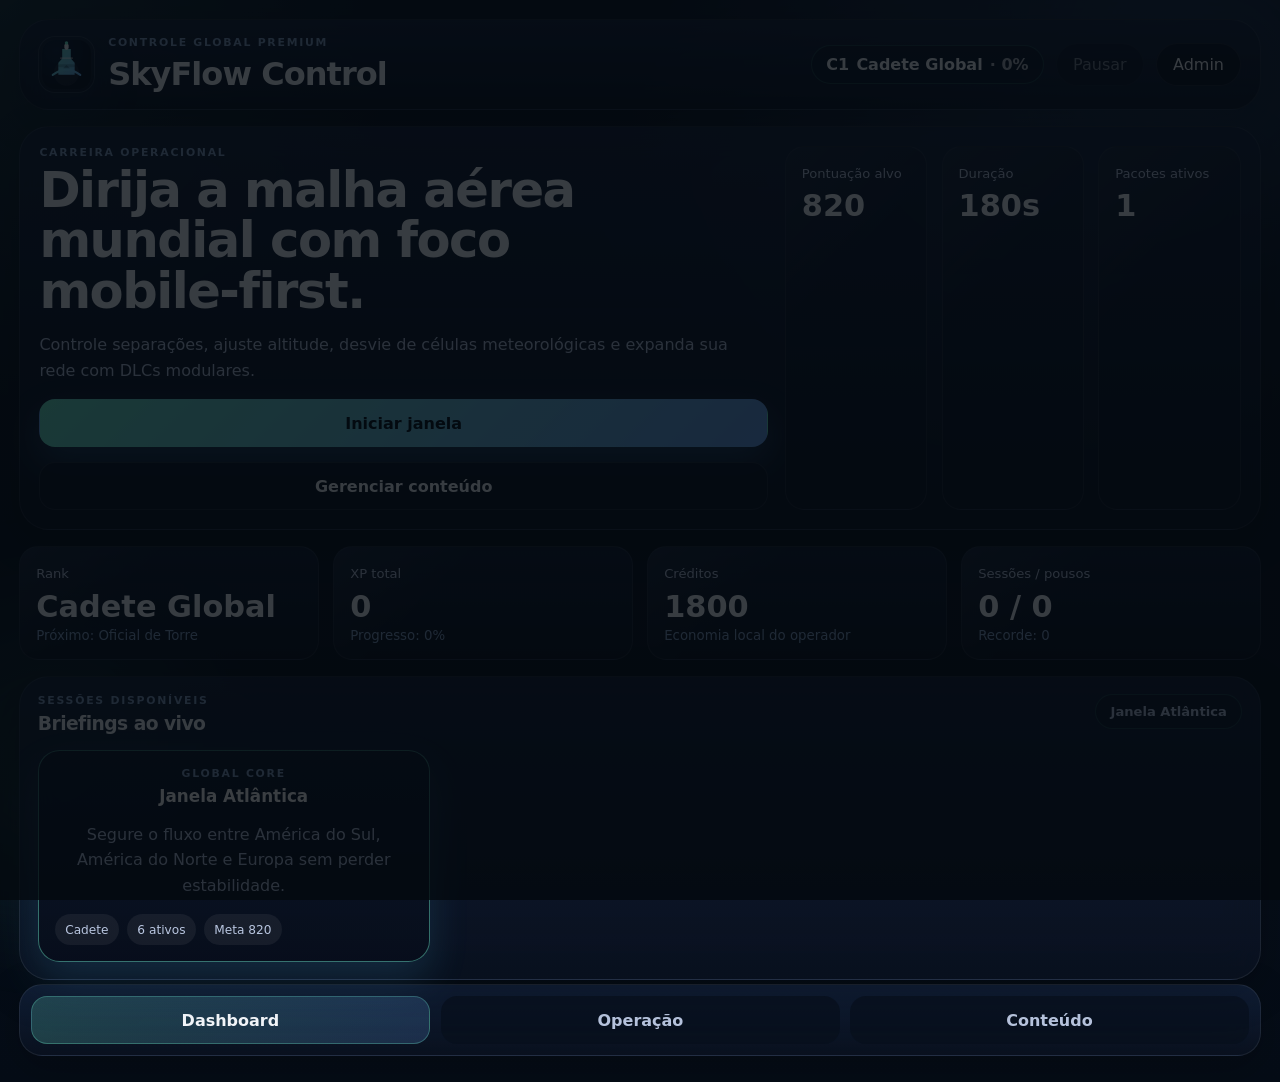
==== index.html @ a96f20b4 "Add files via upload" ====
<!DOCTYPE html>
<html lang="pt-BR">
  <head>
    <meta charset="UTF-8" />
    <meta name="viewport" content="width=device-width, initial-scale=1, viewport-fit=cover" />
    <meta name="theme-color" content="#08111f" />
    <meta name="description" content="SkyFlow Control — simulador mobile-first de controle de tráfego aéreo com carreira, DLCs e painel Admin local." />
    <title>SkyFlow Control</title>
    <link rel="icon" type="image/svg+xml" href="./assets/branding/favicon.svg" />
    <link rel="manifest" href="./manifest.webmanifest" />
    <link rel="stylesheet" href="./css/tokens.css" />
    <link rel="stylesheet" href="./css/styles.css" />
  </head>
  <body>
    <div class="app-shell">
      <div class="ambient ambient-a"></div>
      <div class="ambient ambient-b"></div>

      <header class="topbar glass-panel">
        <div class="brand-block">
          <img class="brand-logo" src="./assets/branding/logo.svg" alt="SkyFlow Control" />
          <div>
            <p class="eyebrow">Controle global premium</p>
            <h1>SkyFlow Control</h1>
          </div>
        </div>

        <div class="topbar-actions">
          <div class="rank-pill" id="rankPill"></div>
          <button class="chrome-button" id="pauseButton" type="button" disabled>Pausar</button>
          <a class="chrome-button chrome-link" href="./admin.html">Admin</a>
        </div>
      </header>

      <main class="main-grid">
        <section class="screen active" id="dashboardScreen" aria-labelledby="dashboardTitle">
          <div class="hero-card glass-panel">
            <div class="hero-copy">
              <p class="eyebrow">Carreira operacional</p>
              <h2 id="dashboardTitle">Dirija a malha aérea mundial com foco mobile-first.</h2>
              <p class="hero-text">
                Controle separações, ajuste altitude, desvie de células meteorológicas e expanda sua rede com DLCs modulares.
              </p>
              <div class="hero-actions">
                <button class="primary-button" id="startScenarioButton" type="button">Iniciar janela</button>
                <button class="secondary-button" id="openContentButton" type="button">Gerenciar conteúdo</button>
              </div>
            </div>

            <div class="hero-side">
              <div class="hero-stat-card">
                <span class="stat-label">Pontuação alvo</span>
                <strong id="heroTargetScore">—</strong>
              </div>
              <div class="hero-stat-card">
                <span class="stat-label">Duração</span>
                <strong id="heroDuration">—</strong>
              </div>
              <div class="hero-stat-card">
                <span class="stat-label">Pacotes ativos</span>
                <strong id="heroActivePackages">—</strong>
              </div>
            </div>
          </div>

          <section class="stats-grid" id="statsGrid" aria-label="Resumo de carreira"></section>

          <section class="section-block glass-panel">
            <div class="section-head">
              <div>
                <p class="eyebrow">Sessões disponíveis</p>
                <h3>Briefings ao vivo</h3>
              </div>
              <span class="tiny-pill" id="selectedScenarioTag">Pronto</span>
            </div>
            <div class="mission-grid" id="scenarioGrid"></div>
          </section>
        </section>

        <section class="screen" id="gameScreen" aria-labelledby="gameTitle">
          <div class="game-hud glass-panel">
            <div>
              <p class="eyebrow">Operação em andamento</p>
              <h2 id="gameTitle">Janela ativa</h2>
            </div>
            <div class="hud-metrics">
              <div class="metric-card"><span>Tempo</span><strong id="hudTime">00:00</strong></div>
              <div class="metric-card"><span>Score</span><strong id="hudScore">0</strong></div>
              <div class="metric-card"><span>Calma</span><strong id="hudCalm">100</strong></div>
              <div class="metric-card"><span>Landings</span><strong id="hudLandings">0</strong></div>
            </div>
          </div>

          <div class="world-stage glass-panel" id="worldStage">
            <canvas id="worldCanvas"></canvas>
            <canvas id="fxCanvas"></canvas>
            <div id="markerLayer" class="marker-layer"></div>
            <div class="world-legend glass-strip">
              <span><i class="legend-dot dot-green"></i> Fluxo estável</span>
              <span><i class="legend-dot dot-gold"></i> Atenção</span>
              <span><i class="legend-dot dot-red"></i> Conflito</span>
            </div>
          </div>

          <div class="ops-grid">
            <aside class="glass-panel flight-strip-panel">
              <div class="section-head compact">
                <div>
                  <p class="eyebrow">Malha ativa</p>
                  <h3>Flight strips</h3>
                </div>
                <span class="tiny-pill" id="liveFlightsCount">0 voos</span>
              </div>
              <div id="flightStripList" class="flight-strip-list"></div>
            </aside>

            <section class="glass-panel command-dock">
              <div class="section-head compact">
                <div>
                  <p class="eyebrow">Controle direto</p>
                  <h3 id="selectedFlightTitle">Selecione um voo</h3>
                </div>
                <span class="tiny-pill" id="selectedFlightTag">Aguardando</span>
              </div>

              <div class="selected-flight-card" id="selectedFlightCard">
                <p>Toque em uma aeronave ou faixa para abrir comandos operacionais.</p>
              </div>

              <div class="command-grid" id="commandGrid">
                <button class="command-button" data-command="altitudeUp" type="button">ALT +</button>
                <button class="command-button" data-command="altitudeDown" type="button">ALT −</button>
                <button class="command-button" data-command="speedUp" type="button">SPD +</button>
                <button class="command-button" data-command="speedDown" type="button">SPD −</button>
                <button class="command-button" data-command="vectorLeft" type="button">Vetor ◀</button>
                <button class="command-button" data-command="vectorRight" type="button">Vetor ▶</button>
                <button class="command-button" data-command="hold" type="button">Holding</button>
                <button class="command-button" data-command="priority" type="button">Prioridade</button>
              </div>
            </section>
          </div>
        </section>

        <section class="screen" id="contentScreen" aria-labelledby="contentTitle">
          <section class="section-block glass-panel">
            <div class="section-head">
              <div>
                <p class="eyebrow">Expansões e módulos</p>
                <h2 id="contentTitle">Catálogo de conteúdo</h2>
              </div>
              <span class="tiny-pill" id="contentStatusTag">Sincronizado</span>
            </div>
            <div id="packageGrid" class="package-grid"></div>
          </section>

          <section class="section-block glass-panel">
            <div class="section-head">
              <div>
                <p class="eyebrow">Configuração local</p>
                <h3>Preferências do operador</h3>
              </div>
            </div>
            <div class="preferences-grid">
              <label class="toggle-card">
                <input id="sfxToggle" type="checkbox" checked />
                <span>Áudio tático</span>
              </label>
              <label class="toggle-card">
                <input id="motionToggle" type="checkbox" />
                <span>Reduzir movimento</span>
              </label>
              <button class="secondary-button" id="resetProfileButton" type="button">Resetar carreira local</button>
            </div>
          </section>
        </section>
      </main>

      <nav class="bottom-nav glass-panel">
        <button class="nav-chip active" type="button" data-screen="dashboard">Dashboard</button>
        <button class="nav-chip" type="button" data-screen="game">Operação</button>
        <button class="nav-chip" type="button" data-screen="content">Conteúdo</button>
      </nav>

      <div id="toastLayer" class="toast-layer" aria-live="polite" aria-atomic="true"></div>
      <div id="modalLayer" class="modal-layer" hidden></div>
    </div>

    <script type="module" src="./js/app.js"></script>
  </body>
</html>
---- css/tokens.css ----
:root {
  --bg-0: #050c16;
  --bg-1: #091221;
  --bg-2: #0f1a2f;
  --surface-0: rgba(12, 24, 44, 0.72);
  --surface-1: rgba(17, 31, 56, 0.8);
  --surface-2: rgba(21, 40, 71, 0.92);
  --line-soft: rgba(255, 255, 255, 0.08);
  --line-strong: rgba(255, 255, 255, 0.16);
  --text-primary: #f4f7fb;
  --text-secondary: #b8c5df;
  --text-muted: #84a0c6;
  --accent: #72f6d5;
  --accent-2: #6da9ff;
  --gold: #ffcf70;
  --danger: #ff6f77;
  --warning: #ffb15e;
  --success: #84ffcb;
  --shadow-soft: 0 12px 40px rgba(0, 0, 0, 0.22);
  --shadow-hard: 0 22px 70px rgba(0, 0, 0, 0.36);
  --blur-strong: 18px;
  --radius-sm: 14px;
  --radius-md: 22px;
  --radius-lg: 30px;
  --radius-xl: 40px;
  --space-1: 0.4rem;
  --space-2: 0.7rem;
  --space-3: 0.95rem;
  --space-4: 1.2rem;
  --space-5: 1.6rem;
  --space-6: 2rem;
  --space-7: 2.4rem;
  --space-8: 3rem;
  --font-sans: Inter, ui-sans-serif, system-ui, -apple-system, BlinkMacSystemFont, "Segoe UI", sans-serif;
  --container-max: 1480px;
}
---- css/styles.css ----
*,
*::before,
*::after {
  box-sizing: border-box;
}

html {
  color-scheme: dark;
  scroll-behavior: smooth;
}

body {
  margin: 0;
  min-height: 100vh;
  font-family: var(--font-sans);
  background:
    radial-gradient(circle at top left, rgba(114, 246, 213, 0.12), transparent 24%),
    radial-gradient(circle at 80% 10%, rgba(109, 169, 255, 0.16), transparent 28%),
    linear-gradient(180deg, var(--bg-1) 0%, var(--bg-0) 100%);
  color: var(--text-primary);
}

button,
input,
select,
textarea {
  font: inherit;
}

button {
  cursor: pointer;
}

img {
  display: block;
  max-width: 100%;
}

a {
  color: inherit;
  text-decoration: none;
}

.app-shell {
  position: relative;
  min-height: 100vh;
  max-width: var(--container-max);
  margin: 0 auto;
  padding: calc(env(safe-area-inset-top, 0px) + 1rem) 1rem calc(env(safe-area-inset-bottom, 0px) + 6rem);
  overflow: hidden;
}

.ambient {
  position: fixed;
  inset: auto;
  width: 18rem;
  height: 18rem;
  border-radius: 999px;
  filter: blur(60px);
  opacity: 0.5;
  pointer-events: none;
  z-index: 0;
}

.ambient-a {
  top: -5rem;
  right: -5rem;
  background: rgba(109, 169, 255, 0.22);
}

.ambient-b {
  bottom: 0;
  left: -6rem;
  background: rgba(114, 246, 213, 0.18);
}

.topbar,
.main-grid,
.bottom-nav,
.toast-layer,
.modal-layer {
  position: relative;
  z-index: 1;
}

.glass-panel,
.glass-strip {
  background: linear-gradient(180deg, rgba(19, 33, 59, 0.82), rgba(10, 18, 33, 0.78));
  border: 1px solid var(--line-soft);
  box-shadow: var(--shadow-soft);
  backdrop-filter: blur(var(--blur-strong));
  -webkit-backdrop-filter: blur(var(--blur-strong));
}

.glass-strip {
  border-radius: 999px;
  padding: 0.55rem 0.85rem;
}

.topbar {
  display: flex;
  gap: 1rem;
  align-items: center;
  justify-content: space-between;
  padding: 1rem 1.1rem;
  border-radius: var(--radius-lg);
  margin-bottom: 1rem;
}

.brand-block {
  display: flex;
  gap: 0.9rem;
  align-items: center;
  min-width: 0;
}

.brand-logo {
  width: 3.4rem;
  height: 3.4rem;
  flex: 0 0 auto;
  border-radius: 1rem;
  box-shadow: 0 0 0 1px rgba(255,255,255,0.1), 0 20px 40px rgba(18, 38, 72, 0.4);
}

.brand-block h1,
.section-head h2,
.section-head h3,
.hero-copy h2 {
  margin: 0;
  letter-spacing: -0.03em;
}

.hero-copy h2 {
  font-size: clamp(1.7rem, 4.4vw, 3.1rem);
  line-height: 1.02;
  max-width: 18ch;
}

.eyebrow {
  margin: 0 0 0.35rem;
  color: var(--text-muted);
  text-transform: uppercase;
  letter-spacing: 0.16em;
  font-size: 0.68rem;
  font-weight: 700;
}

.supporting-text,
.hero-text {
  color: var(--text-secondary);
  line-height: 1.6;
}

.topbar-actions {
  display: flex;
  gap: 0.75rem;
  align-items: center;
  flex-wrap: wrap;
  justify-content: flex-end;
}

.rank-pill,
.tiny-pill {
  display: inline-flex;
  align-items: center;
  gap: 0.45rem;
  min-height: 2.4rem;
  padding: 0.55rem 0.9rem;
  border-radius: 999px;
  border: 1px solid rgba(114, 246, 213, 0.16);
  background: rgba(10, 21, 37, 0.6);
  color: var(--text-primary);
  font-weight: 700;
}

.tiny-pill {
  min-height: 2rem;
  font-size: 0.82rem;
  color: var(--text-secondary);
}

.chrome-button,
.primary-button,
.secondary-button,
.command-button,
.nav-chip {
  position: relative;
  border: 1px solid transparent;
  transition: transform 160ms ease, box-shadow 160ms ease, border-color 160ms ease, background 160ms ease;
  will-change: transform;
}

.chrome-button:hover,
.primary-button:hover,
.secondary-button:hover,
.command-button:hover,
.nav-chip:hover {
  transform: translateY(-1px);
}

.chrome-button:active,
.primary-button:active,
.secondary-button:active,
.command-button:active,
.nav-chip:active {
  transform: translateY(1px) scale(0.995);
}

.chrome-button {
  min-height: 2.6rem;
  padding: 0.7rem 1rem;
  border-radius: 999px;
  background: rgba(8, 15, 28, 0.72);
  border-color: var(--line-soft);
  color: var(--text-primary);
}

.chrome-button[disabled] {
  opacity: 0.45;
  cursor: not-allowed;
}

.primary-button,
.secondary-button {
  min-height: 3rem;
  padding: 0.85rem 1.2rem;
  border-radius: 1rem;
  font-weight: 700;
}

.primary-button {
  background: linear-gradient(135deg, rgba(114, 246, 213, 0.94), rgba(109, 169, 255, 0.92));
  color: #04101b;
  box-shadow: 0 14px 34px rgba(83, 179, 255, 0.24);
}

.secondary-button {
  background: rgba(9, 18, 34, 0.76);
  border-color: var(--line-soft);
  color: var(--text-primary);
}

.main-grid {
  display: grid;
  gap: 1rem;
}

.screen {
  display: none;
  gap: 1rem;
}

.screen.active {
  display: grid;
}

.hero-card {
  display: grid;
  gap: 1rem;
  padding: 1.2rem;
  border-radius: var(--radius-lg);
}

.hero-side,
.stats-grid,
.mission-grid,
.package-grid,
.preferences-grid,
.ops-grid,
.hud-metrics,
.hero-actions,
.admin-stats,
.config-grid {
  display: grid;
  gap: 0.9rem;
}

.hero-side {
  grid-template-columns: repeat(3, minmax(0, 1fr));
}

.hero-stat-card,
.metric-card,
.stat-surface,
.toggle-card {
  position: relative;
  padding: 1rem;
  border-radius: 1.2rem;
  background: linear-gradient(180deg, rgba(15, 28, 50, 0.86), rgba(9, 17, 31, 0.82));
  border: 1px solid var(--line-soft);
  overflow: hidden;
}

.hero-stat-card::before,
.metric-card::before,
.stat-surface::before,
.toggle-card::before,
.package-card::before,
.flight-strip::before,
.selected-flight-card::before {
  content: "";
  position: absolute;
  inset: 0;
  background: linear-gradient(135deg, rgba(255,255,255,0.08), transparent 36%);
  opacity: 0.55;
  pointer-events: none;
}

.hero-stat-card strong,
.metric-card strong,
.stat-surface strong {
  display: block;
  margin-top: 0.4rem;
  font-size: clamp(1.25rem, 4vw, 1.9rem);
}

.stat-label {
  color: var(--text-secondary);
  font-size: 0.82rem;
}

.stats-grid {
  grid-template-columns: repeat(2, minmax(0, 1fr));
}

.stat-surface small {
  display: block;
  margin-top: 0.25rem;
  color: var(--text-muted);
}

.section-block {
  padding: 1.1rem;
  border-radius: var(--radius-lg);
}

.section-head {
  display: flex;
  gap: 0.75rem;
  align-items: start;
  justify-content: space-between;
  margin-bottom: 1rem;
}

.section-head.compact {
  margin-bottom: 0.8rem;
}

.mission-grid {
  grid-template-columns: minmax(0, 1fr);
}

.mission-card,
.package-card,
.flight-strip {
  position: relative;
  padding: 1rem;
  border-radius: 1.35rem;
  background: linear-gradient(180deg, rgba(12, 22, 42, 0.85), rgba(7, 14, 28, 0.88));
  border: 1px solid var(--line-soft);
  overflow: hidden;
}

.mission-card.is-selected,
.package-card.is-active,
.flight-strip.is-selected {
  border-color: rgba(114, 246, 213, 0.42);
  box-shadow: 0 18px 40px rgba(84, 198, 255, 0.14);
}

.mission-card h4,
.package-card h4,
.flight-strip h4,
.selected-flight-card h4 {
  margin: 0 0 0.4rem;
  font-size: 1.05rem;
}

.meta-row,
.flight-strip-meta,
.package-meta {
  display: flex;
  gap: 0.5rem;
  flex-wrap: wrap;
  margin-top: 0.75rem;
}

.meta-row span,
.flight-strip-meta span,
.package-meta span {
  display: inline-flex;
  align-items: center;
  min-height: 1.9rem;
  padding: 0.3rem 0.65rem;
  border-radius: 999px;
  background: rgba(255,255,255,0.06);
  color: var(--text-secondary);
  font-size: 0.76rem;
}

.game-hud {
  display: grid;
  gap: 0.9rem;
  padding: 1rem 1.1rem;
  border-radius: var(--radius-lg);
}

.hud-metrics {
  grid-template-columns: repeat(2, minmax(0, 1fr));
}

.world-stage {
  position: relative;
  min-height: min(72vh, 35rem);
  border-radius: var(--radius-xl);
  overflow: hidden;
}

.world-stage canvas,
.marker-layer {
  position: absolute;
  inset: 0;
}

.marker-layer {
  pointer-events: none;
}

.marker-layer > * {
  pointer-events: auto;
}

.world-legend {
  position: absolute;
  top: 1rem;
  left: 1rem;
  display: flex;
  gap: 0.7rem;
  flex-wrap: wrap;
  color: var(--text-secondary);
  font-size: 0.76rem;
}

.legend-dot {
  display: inline-flex;
  width: 0.6rem;
  height: 0.6rem;
  border-radius: 999px;
  margin-right: 0.35rem;
}

.dot-green { background: var(--success); }
.dot-gold { background: var(--gold); }
.dot-red { background: var(--danger); }

.ops-grid {
  grid-template-columns: minmax(0, 1fr);
}

.flight-strip-panel,
.command-dock {
  padding: 1rem;
  border-radius: var(--radius-lg);
}

.flight-strip-list {
  display: grid;
  gap: 0.75rem;
}

.flight-strip {
  cursor: pointer;
  transition: border-color 160ms ease, transform 160ms ease;
}

.flight-strip:hover {
  transform: translateY(-1px);
}

.selected-flight-card {
  position: relative;
  min-height: 9rem;
  padding: 1rem;
  border-radius: 1.35rem;
  border: 1px solid var(--line-soft);
  background: linear-gradient(180deg, rgba(13, 23, 43, 0.94), rgba(7, 14, 28, 0.82));
  color: var(--text-secondary);
}

.selected-grid {
  display: grid;
  gap: 0.75rem;
  grid-template-columns: repeat(2, minmax(0, 1fr));
}

.selected-grid strong {
  display: block;
  font-size: 1rem;
}

.command-grid {
  display: grid;
  gap: 0.75rem;
  grid-template-columns: repeat(2, minmax(0, 1fr));
  margin-top: 1rem;
}

.command-button {
  min-height: 3.2rem;
  border-radius: 1rem;
  background: linear-gradient(180deg, rgba(16, 32, 58, 0.94), rgba(10, 18, 32, 0.95));
  border: 1px solid rgba(255,255,255,0.08);
  color: var(--text-primary);
  font-weight: 700;
  letter-spacing: 0.01em;
}

.command-button.is-accent {
  border-color: rgba(114, 246, 213, 0.26);
}

.bottom-nav {
  position: fixed;
  left: max(1rem, env(safe-area-inset-left, 0px) + 1rem);
  right: max(1rem, env(safe-area-inset-right, 0px) + 1rem);
  bottom: max(1rem, env(safe-area-inset-bottom, 0px) + 1rem);
  display: grid;
  grid-template-columns: repeat(3, minmax(0, 1fr));
  gap: 0.65rem;
  padding: 0.7rem;
  border-radius: 1.45rem;
  z-index: 4;
}

.nav-chip {
  min-height: 3rem;
  border-radius: 1rem;
  background: rgba(8, 15, 28, 0.6);
  border: 1px solid transparent;
  color: var(--text-secondary);
  font-weight: 700;
}

.nav-chip.active {
  background: linear-gradient(135deg, rgba(114, 246, 213, 0.2), rgba(109, 169, 255, 0.18));
  border-color: rgba(114, 246, 213, 0.28);
  color: var(--text-primary);
}

.airport-marker,
.flight-marker {
  position: absolute;
  border: 0;
  background: transparent;
  padding: 0;
  transform: translate(-50%, -50%);
}

.airport-marker {
  display: grid;
  place-items: center;
  gap: 0.25rem;
}

.airport-label,
.flight-tag {
  padding: 0.2rem 0.55rem;
  border-radius: 999px;
  font-size: 0.65rem;
  letter-spacing: 0.08em;
  text-transform: uppercase;
  color: var(--text-primary);
  background: rgba(5, 10, 19, 0.72);
  border: 1px solid rgba(255,255,255,0.08);
  white-space: nowrap;
}

.airport-miniature {
  position: relative;
  width: 1.55rem;
  height: 1.55rem;
  transform-style: preserve-3d;
}

.airport-platform,
.airport-terminal,
.airport-tower,
.airport-beacon {
  position: absolute;
  left: 50%;
  transform: translateX(-50%);
}

.airport-platform {
  bottom: 0.1rem;
  width: 1.6rem;
  height: 0.48rem;
  border-radius: 999px;
  background: radial-gradient(circle at center, rgba(114, 246, 213, 0.36), rgba(109, 169, 255, 0.1));
  box-shadow: 0 0 18px rgba(114, 246, 213, calc(0.20 * var(--airport-glow, 1)));
}

.airport-terminal {
  bottom: 0.35rem;
  width: 1rem;
  height: 0.55rem;
  border-radius: 0.45rem;
  background: linear-gradient(180deg, rgba(161, 220, 255, 0.9), rgba(57, 82, 136, 0.72));
  box-shadow: 0 8px 18px rgba(0,0,0,0.18);
}

.airport-tower {
  bottom: 0.75rem;
  width: 0.36rem;
  height: 0.65rem;
  border-radius: 999px 999px 0.18rem 0.18rem;
  background: linear-gradient(180deg, rgba(233,244,255,0.95), rgba(103, 139, 194, 0.9));
}

.airport-beacon {
  bottom: 1.33rem;
  width: 0.28rem;
  height: 0.28rem;
  border-radius: 999px;
  background: var(--accent);
  box-shadow: 0 0 14px rgba(114, 246, 213, 0.7);
}

.flight-marker {
  display: grid;
  place-items: center;
  gap: 0.35rem;
  transform-origin: center center;
}

.flight-body-shell {
  position: relative;
  width: 2rem;
  height: 0.9rem;
}

.flight-body-core,
.flight-tail,
.flight-glow {
  position: absolute;
  inset: 0;
}

.flight-body-core {
  border-radius: 999px;
  background: linear-gradient(90deg, rgba(244,247,251,0.92), rgba(114,246,213,0.78));
  box-shadow: 0 0 0 1px rgba(255,255,255,0.12), 0 8px 20px rgba(0,0,0,0.3);
}

.flight-body-core::before,
.flight-body-core::after {
  content: "";
  position: absolute;
  background: linear-gradient(180deg, rgba(221,235,255,0.9), rgba(88, 117, 165, 0.82));
  border-radius: 0.35rem;
}

.flight-body-core::before {
  width: 1.08rem;
  height: 0.18rem;
  left: 0.47rem;
  top: 0.1rem;
}

.flight-body-core::after {
  width: 1.08rem;
  height: 0.18rem;
  left: 0.47rem;
  bottom: 0.1rem;
}

.flight-tail {
  width: 0.34rem;
  height: 0.82rem;
  left: auto;
  right: 0.08rem;
  top: 0.04rem;
  border-radius: 0.3rem;
  background: linear-gradient(180deg, rgba(221,235,255,0.9), rgba(88, 117, 165, 0.82));
}

.flight-glow {
  border-radius: 999px;
  box-shadow: 0 0 18px rgba(109, 169, 255, 0.4);
}

.flight-marker.is-selected .flight-glow {
  box-shadow: 0 0 24px rgba(114, 246, 213, 0.62);
}

.flight-marker.is-conflict .flight-glow {
  box-shadow: 0 0 26px rgba(255, 111, 119, 0.78);
}

.flight-marker.is-warning .flight-glow {
  box-shadow: 0 0 20px rgba(255, 177, 94, 0.62);
}

.package-grid {
  grid-template-columns: minmax(0, 1fr);
}

.package-card {
  display: grid;
  gap: 0.8rem;
}

.package-cover {
  min-height: 7.2rem;
  border-radius: 1.2rem;
  border: 1px solid var(--line-soft);
  background-size: cover;
  background-position: center;
  background-repeat: no-repeat;
  position: relative;
  overflow: hidden;
}

.package-cover::after {
  content: "";
  position: absolute;
  inset: 0;
  background: linear-gradient(180deg, rgba(255,255,255,0.08), rgba(5,10,19,0.18) 35%, rgba(5,10,19,0.62) 100%);
}

.preferences-grid {
  grid-template-columns: minmax(0, 1fr);
}

.toggle-card {
  display: flex;
  align-items: center;
  justify-content: space-between;
}

.toggle-card input {
  accent-color: var(--accent);
}

.toast-layer {
  position: fixed;
  right: 1rem;
  bottom: 6rem;
  display: grid;
  gap: 0.55rem;
  width: min(24rem, calc(100vw - 2rem));
  z-index: 6;
}

.toast {
  padding: 0.9rem 1rem;
  border-radius: 1rem;
  border: 1px solid var(--line-soft);
  background: linear-gradient(180deg, rgba(16, 28, 49, 0.94), rgba(7, 14, 28, 0.92));
  box-shadow: var(--shadow-hard);
  color: var(--text-primary);
}

.toast.warning {
  border-color: rgba(255, 177, 94, 0.32);
}

.toast.danger {
  border-color: rgba(255, 111, 119, 0.34);
}

.modal-layer {
  position: fixed;
  inset: 0;
  background: rgba(3, 8, 14, 0.78);
  display: grid;
  place-items: center;
  padding: 1rem;
  z-index: 7;
}

.modal-card {
  width: min(34rem, 100%);
  padding: 1.2rem;
  border-radius: var(--radius-lg);
}

.file-button {
  display: inline-flex;
  align-items: center;
  justify-content: center;
}

.stack-form,
.editor-form,
.config-grid {
  display: grid;
  gap: 0.85rem;
}

label span {
  display: inline-block;
  margin-bottom: 0.35rem;
  color: var(--text-secondary);
  font-size: 0.85rem;
}

input,
select,
textarea {
  width: 100%;
  border: 1px solid var(--line-soft);
  background: rgba(5, 10, 19, 0.62);
  color: var(--text-primary);
  border-radius: 0.95rem;
  padding: 0.85rem 0.95rem;
  outline: none;
}

input:focus,
select:focus,
textarea:focus {
  border-color: rgba(114, 246, 213, 0.42);
  box-shadow: 0 0 0 4px rgba(114, 246, 213, 0.12);
}

textarea {
  resize: vertical;
  min-height: 8rem;
}

.credential-hint {
  margin-top: 1rem;
  color: var(--text-muted);
}

@media (min-width: 720px) {
  .app-shell {
    padding: 1.2rem 1.2rem 1.6rem;
  }

  .stats-grid {
    grid-template-columns: repeat(4, minmax(0, 1fr));
  }

  .mission-grid,
  .package-grid {
    grid-template-columns: repeat(2, minmax(0, 1fr));
  }

  .hero-card {
    grid-template-columns: 1.6fr 1fr;
    align-items: stretch;
  }

  .hud-metrics {
    grid-template-columns: repeat(4, minmax(0, 1fr));
  }

  .ops-grid {
    grid-template-columns: 1fr 1fr;
  }

  .preferences-grid {
    grid-template-columns: repeat(3, minmax(0, 1fr));
  }

  .command-grid {
    grid-template-columns: repeat(4, minmax(0, 1fr));
  }

  .bottom-nav {
    position: static;
    margin-top: 0.2rem;
  }
}

@media (min-width: 1080px) {
  .main-grid {
    gap: 1.1rem;
  }

  .world-stage {
    min-height: 38rem;
  }

  .package-grid {
    grid-template-columns: repeat(3, minmax(0, 1fr));
  }

  .mission-grid {
    grid-template-columns: repeat(3, minmax(0, 1fr));
  }

  .topbar {
    padding: 1rem 1.2rem;
  }
}

@media (prefers-reduced-motion: reduce) {
  *,
  *::before,
  *::after {
    animation: none !important;
    transition: none !important;
    scroll-behavior: auto !important;
  }
}
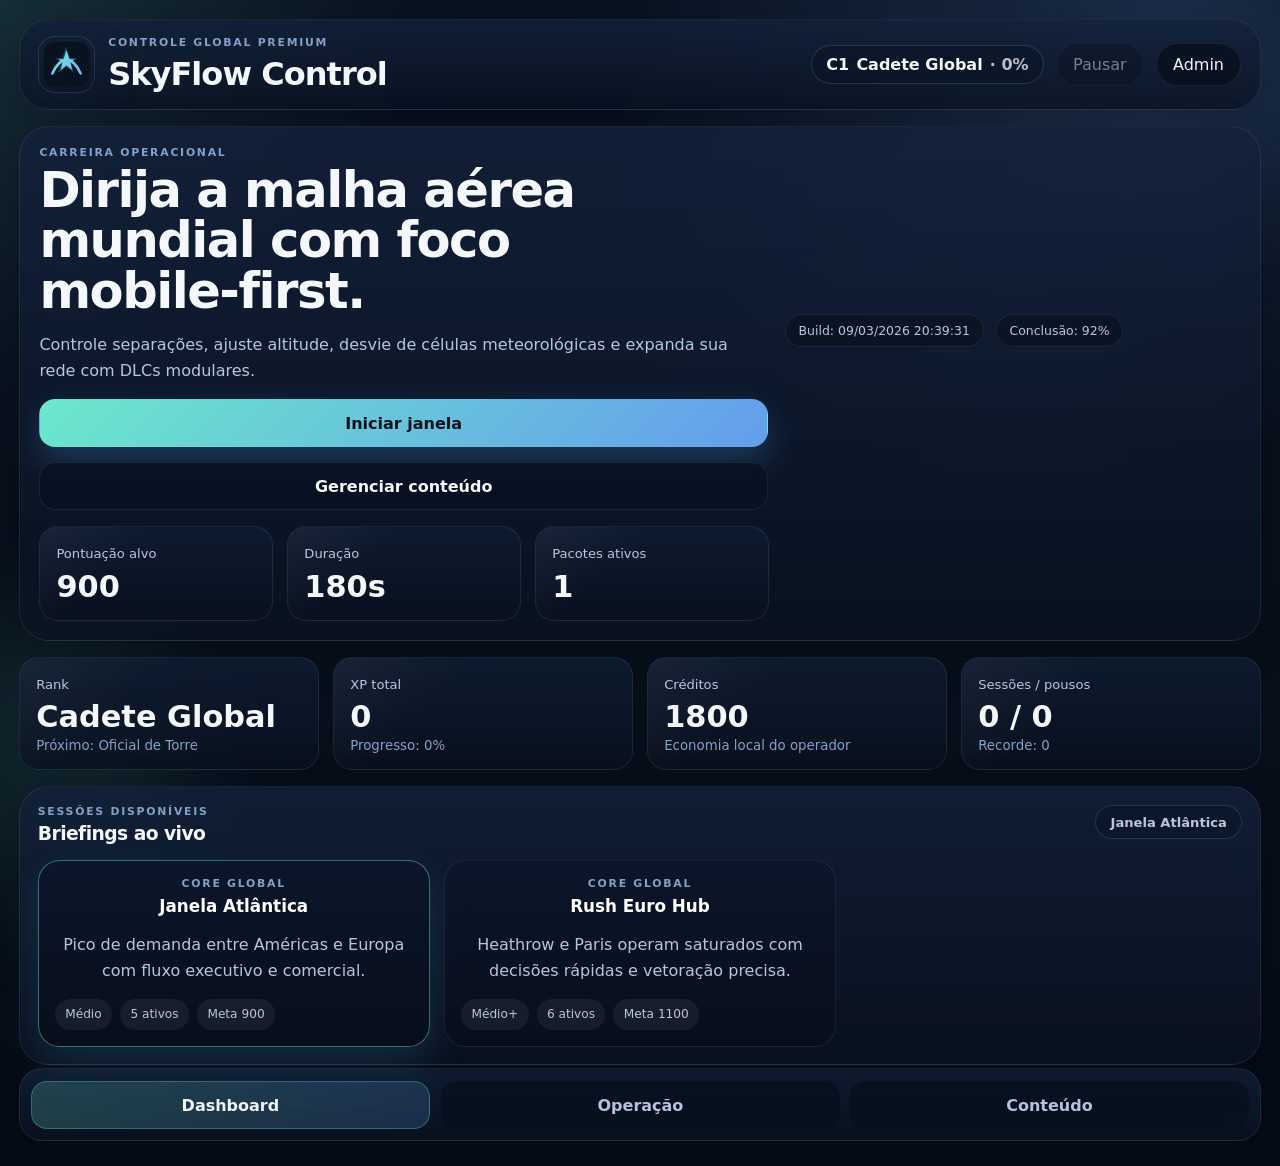
==== commit 2310af7f: "Add files via upload" ====
--- a/index.html
+++ b/index.html
@@ -46,6 +46,11 @@
                 <button class="secondary-button" id="openContentButton" type="button">Gerenciar conteúdo</button>
               </div>
             </div>
+
+          <div class="build-panel" aria-label="Metadados da build">
+            <div class="build-chip" id="buildChip">Build: carregando…</div>
+            <div class="build-chip" id="completionChip">Conclusão: --</div>
+          </div>
 
             <div class="hero-side">
               <div class="hero-stat-card">
--- a/css/styles.css
+++ b/css/styles.css
@@ -7,6 +7,10 @@
 html {
   color-scheme: dark;
   scroll-behavior: smooth;
+}
+
+[hidden] {
+  display: none !important;
 }
 
 body {
@@ -905,4 +909,33 @@
     transition: none !important;
     scroll-behavior: auto !important;
   }
-}+}
+
+.build-chip {
+  display: inline-flex;
+  align-items: center;
+  gap: 0.45rem;
+  min-height: 2rem;
+  padding: 0.5rem 0.8rem;
+  border-radius: 999px;
+  border: 1px solid rgba(255,255,255,0.08);
+  background: rgba(8,15,28,0.54);
+  color: var(--text-secondary);
+  font-size: 0.78rem;
+  white-space: nowrap;
+}
+
+.build-panel {
+  display: flex;
+  flex-wrap: wrap;
+  gap: 0.75rem;
+  align-items: center;
+  margin-top: 0.25rem;
+}
+
+.build-meta-card {
+  padding: 0.9rem 1rem;
+  border-radius: 1.2rem;
+  border: 1px solid var(--line-soft);
+  background: linear-gradient(180deg, rgba(12, 22, 42, 0.85), rgba(7, 14, 28, 0.88));
+}
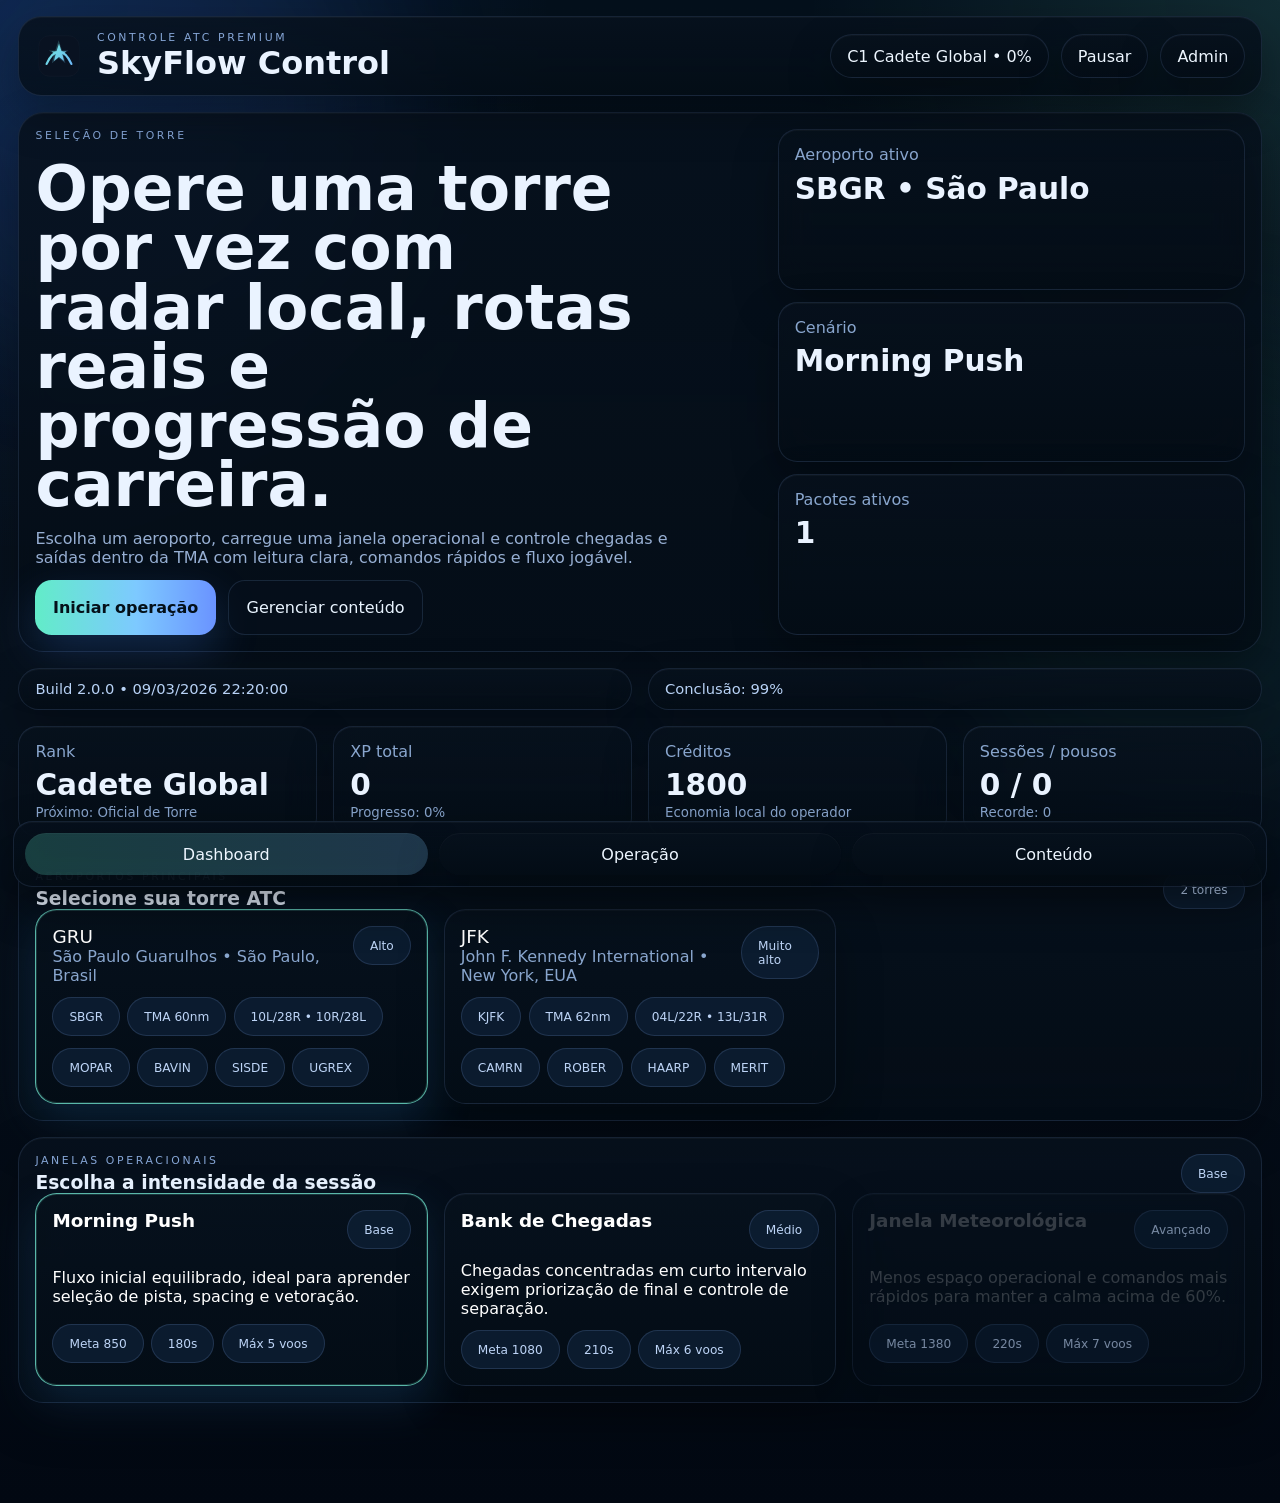
==== commit 7e9f3190: "Add files via upload" ====
--- a/index.html
+++ b/index.html
@@ -3,8 +3,11 @@
   <head>
     <meta charset="UTF-8" />
     <meta name="viewport" content="width=device-width, initial-scale=1, viewport-fit=cover" />
-    <meta name="theme-color" content="#08111f" />
-    <meta name="description" content="SkyFlow Control — simulador mobile-first de controle de tráfego aéreo com carreira, DLCs e painel Admin local." />
+    <meta name="theme-color" content="#07111d" />
+    <meta
+      name="description"
+      content="SkyFlow Control — simulador mobile-first de controle de tráfego aéreo com radar ATC, aeroportos reais, carreira e DLCs modulares."
+    />
     <title>SkyFlow Control</title>
     <link rel="icon" type="image/svg+xml" href="./assets/branding/favicon.svg" />
     <link rel="manifest" href="./manifest.webmanifest" />
@@ -20,7 +23,7 @@
         <div class="brand-block">
           <img class="brand-logo" src="./assets/branding/logo.svg" alt="SkyFlow Control" />
           <div>
-            <p class="eyebrow">Controle global premium</p>
+            <p class="eyebrow">Controle ATC premium</p>
             <h1>SkyFlow Control</h1>
           </div>
         </div>
@@ -34,47 +37,58 @@
 
       <main class="main-grid">
         <section class="screen active" id="dashboardScreen" aria-labelledby="dashboardTitle">
-          <div class="hero-card glass-panel">
+          <section class="hero-card glass-panel">
             <div class="hero-copy">
-              <p class="eyebrow">Carreira operacional</p>
-              <h2 id="dashboardTitle">Dirija a malha aérea mundial com foco mobile-first.</h2>
+              <p class="eyebrow">Seleção de torre</p>
+              <h2 id="dashboardTitle">Opere uma torre por vez com radar local, rotas reais e progressão de carreira.</h2>
               <p class="hero-text">
-                Controle separações, ajuste altitude, desvie de células meteorológicas e expanda sua rede com DLCs modulares.
+                Escolha um aeroporto, carregue uma janela operacional e controle chegadas e saídas dentro da TMA com leitura clara, comandos rápidos e fluxo jogável.
               </p>
               <div class="hero-actions">
-                <button class="primary-button" id="startScenarioButton" type="button">Iniciar janela</button>
+                <button class="primary-button" id="startScenarioButton" type="button">Iniciar operação</button>
                 <button class="secondary-button" id="openContentButton" type="button">Gerenciar conteúdo</button>
               </div>
             </div>
 
-          <div class="build-panel" aria-label="Metadados da build">
-            <div class="build-chip" id="buildChip">Build: carregando…</div>
-            <div class="build-chip" id="completionChip">Conclusão: --</div>
-          </div>
-
-            <div class="hero-side">
+            <div class="hero-side hero-side-stack">
               <div class="hero-stat-card">
-                <span class="stat-label">Pontuação alvo</span>
-                <strong id="heroTargetScore">—</strong>
+                <span class="stat-label">Aeroporto ativo</span>
+                <strong id="heroAirport">Selecione uma torre</strong>
               </div>
               <div class="hero-stat-card">
-                <span class="stat-label">Duração</span>
-                <strong id="heroDuration">—</strong>
+                <span class="stat-label">Cenário</span>
+                <strong id="heroScenario">Morning Push</strong>
               </div>
               <div class="hero-stat-card">
                 <span class="stat-label">Pacotes ativos</span>
                 <strong id="heroActivePackages">—</strong>
               </div>
             </div>
-          </div>
+          </section>
+
+          <section class="build-row">
+            <div class="build-chip" id="buildChip">Build: carregando…</div>
+            <div class="build-chip" id="completionChip">Conclusão: --</div>
+          </section>
 
           <section class="stats-grid" id="statsGrid" aria-label="Resumo de carreira"></section>
 
           <section class="section-block glass-panel">
             <div class="section-head">
               <div>
-                <p class="eyebrow">Sessões disponíveis</p>
-                <h3>Briefings ao vivo</h3>
+                <p class="eyebrow">Aeroportos principais</p>
+                <h3>Selecione sua torre ATC</h3>
+              </div>
+              <span class="tiny-pill" id="airportCountTag">0 torres</span>
+            </div>
+            <div class="airport-grid" id="airportGrid"></div>
+          </section>
+
+          <section class="section-block glass-panel">
+            <div class="section-head">
+              <div>
+                <p class="eyebrow">Janelas operacionais</p>
+                <h3>Escolha a intensidade da sessão</h3>
               </div>
               <span class="tiny-pill" id="selectedScenarioTag">Pronto</span>
             </div>
@@ -86,32 +100,45 @@
           <div class="game-hud glass-panel">
             <div>
               <p class="eyebrow">Operação em andamento</p>
-              <h2 id="gameTitle">Janela ativa</h2>
+              <h2 id="gameTitle">Radar local</h2>
             </div>
             <div class="hud-metrics">
               <div class="metric-card"><span>Tempo</span><strong id="hudTime">00:00</strong></div>
               <div class="metric-card"><span>Score</span><strong id="hudScore">0</strong></div>
-              <div class="metric-card"><span>Calma</span><strong id="hudCalm">100</strong></div>
-              <div class="metric-card"><span>Landings</span><strong id="hudLandings">0</strong></div>
+              <div class="metric-card"><span>Calma</span><strong id="hudCalm">100%</strong></div>
+              <div class="metric-card"><span>Pousos</span><strong id="hudLandings">0</strong></div>
             </div>
           </div>
 
-          <div class="world-stage glass-panel" id="worldStage">
-            <canvas id="worldCanvas"></canvas>
-            <canvas id="fxCanvas"></canvas>
-            <div id="markerLayer" class="marker-layer"></div>
-            <div class="world-legend glass-strip">
-              <span><i class="legend-dot dot-green"></i> Fluxo estável</span>
-              <span><i class="legend-dot dot-gold"></i> Atenção</span>
-              <span><i class="legend-dot dot-red"></i> Conflito</span>
-            </div>
-          </div>
+          <section class="radar-layout">
+            <div class="radar-stage glass-panel" id="worldStage" aria-label="Radar ATC local">
+              <svg id="radarSvg" class="radar-svg" viewBox="0 0 1000 1000" preserveAspectRatio="xMidYMid meet"></svg>
+              <div id="markerLayer" class="marker-layer"></div>
+              <div class="world-legend glass-strip">
+                <span><i class="legend-dot dot-green"></i> Estável</span>
+                <span><i class="legend-dot dot-gold"></i> Atenção</span>
+                <span><i class="legend-dot dot-red"></i> Conflito</span>
+              </div>
+            </div>
+
+            <aside class="glass-panel radar-sidepanel">
+              <div class="section-head compact">
+                <div>
+                  <p class="eyebrow">Torre selecionada</p>
+                  <h3 id="selectedAirportTitle">Aguardando seleção</h3>
+                </div>
+                <span class="tiny-pill" id="selectedAirportTag">TMA</span>
+              </div>
+              <div class="airport-brief" id="airportBrief"></div>
+              <div class="alert-stack" id="alertStack"></div>
+            </aside>
+          </section>
 
           <div class="ops-grid">
             <aside class="glass-panel flight-strip-panel">
               <div class="section-head compact">
                 <div>
-                  <p class="eyebrow">Malha ativa</p>
+                  <p class="eyebrow">Tráfego ativo</p>
                   <h3>Flight strips</h3>
                 </div>
                 <span class="tiny-pill" id="liveFlightsCount">0 voos</span>
@@ -129,7 +156,7 @@
               </div>
 
               <div class="selected-flight-card" id="selectedFlightCard">
-                <p>Toque em uma aeronave ou faixa para abrir comandos operacionais.</p>
+                <p>Toque em uma faixa ou contato radar para abrir comandos da aeronave.</p>
               </div>
 
               <div class="command-grid" id="commandGrid">
@@ -137,10 +164,10 @@
                 <button class="command-button" data-command="altitudeDown" type="button">ALT −</button>
                 <button class="command-button" data-command="speedUp" type="button">SPD +</button>
                 <button class="command-button" data-command="speedDown" type="button">SPD −</button>
-                <button class="command-button" data-command="vectorLeft" type="button">Vetor ◀</button>
-                <button class="command-button" data-command="vectorRight" type="button">Vetor ▶</button>
-                <button class="command-button" data-command="hold" type="button">Holding</button>
-                <button class="command-button" data-command="priority" type="button">Prioridade</button>
+                <button class="command-button" data-command="vectorLeft" type="button">HDG ◀</button>
+                <button class="command-button" data-command="vectorRight" type="button">HDG ▶</button>
+                <button class="command-button" data-command="hold" type="button">HOLD</button>
+                <button class="command-button" data-command="priority" type="button">CLR APP</button>
               </div>
             </section>
           </div>
@@ -192,4 +219,4 @@
 
     <script type="module" src="./js/app.js"></script>
   </body>
-</html>+</html>
--- a/css/styles.css
+++ b/css/styles.css
@@ -1,252 +1,201 @@
-*,
-*::before,
-*::after {
+:root {
+  color-scheme: dark;
+}
+
+* {
   box-sizing: border-box;
 }
 
-html {
-  color-scheme: dark;
-  scroll-behavior: smooth;
+html,
+body {
+  margin: 0;
+  min-height: 100%;
+  font-family: Inter, ui-sans-serif, system-ui, -apple-system, BlinkMacSystemFont, "Segoe UI", sans-serif;
+  background:
+    radial-gradient(circle at top left, rgba(49, 117, 255, 0.16), transparent 28%),
+    radial-gradient(circle at top right, rgba(114, 246, 213, 0.12), transparent 24%),
+    linear-gradient(180deg, #04101c 0%, #07111d 48%, #020812 100%);
+  color: #eaf3ff;
+}
+
+body {
+  overflow-x: hidden;
+}
+
+button,
+a,
+input {
+  font: inherit;
+}
+
+button {
+  cursor: pointer;
 }
 
 [hidden] {
   display: none !important;
 }
 
-body {
-  margin: 0;
+.app-shell {
+  width: min(1440px, 100%);
+  margin: 0 auto;
   min-height: 100vh;
-  font-family: var(--font-sans);
-  background:
-    radial-gradient(circle at top left, rgba(114, 246, 213, 0.12), transparent 24%),
-    radial-gradient(circle at 80% 10%, rgba(109, 169, 255, 0.16), transparent 28%),
-    linear-gradient(180deg, var(--bg-1) 0%, var(--bg-0) 100%);
-  color: var(--text-primary);
-}
-
-button,
-input,
-select,
-textarea {
-  font: inherit;
-}
-
-button {
-  cursor: pointer;
-}
-
-img {
-  display: block;
-  max-width: 100%;
-}
-
-a {
-  color: inherit;
-  text-decoration: none;
-}
-
-.app-shell {
+  padding: 1rem 0.9rem calc(6.25rem + env(safe-area-inset-bottom));
   position: relative;
-  min-height: 100vh;
-  max-width: var(--container-max);
-  margin: 0 auto;
-  padding: calc(env(safe-area-inset-top, 0px) + 1rem) 1rem calc(env(safe-area-inset-bottom, 0px) + 6rem);
-  overflow: hidden;
 }
 
 .ambient {
   position: fixed;
   inset: auto;
-  width: 18rem;
-  height: 18rem;
+  width: 38vw;
+  height: 38vw;
   border-radius: 999px;
-  filter: blur(60px);
-  opacity: 0.5;
   pointer-events: none;
+  filter: blur(72px);
+  opacity: 0.26;
   z-index: 0;
 }
 
 .ambient-a {
-  top: -5rem;
-  right: -5rem;
-  background: rgba(109, 169, 255, 0.22);
+  top: -10vw;
+  left: -8vw;
+  background: rgba(68, 134, 255, 0.38);
 }
 
 .ambient-b {
-  bottom: 0;
-  left: -6rem;
-  background: rgba(114, 246, 213, 0.18);
+  right: -12vw;
+  bottom: 10vh;
+  background: rgba(65, 196, 173, 0.24);
 }
 
 .topbar,
-.main-grid,
-.bottom-nav,
-.toast-layer,
-.modal-layer {
+.glass-panel,
+.glass-strip,
+.build-chip,
+.rank-pill,
+.nav-chip,
+.chrome-button,
+.hero-stat-card,
+.metric-card,
+.airport-card,
+.scenario-card,
+.flight-strip,
+.selected-flight-card,
+.command-button,
+.toggle-card,
+.package-card,
+.alert-item,
+.airport-brief-item {
+  backdrop-filter: blur(16px);
+  -webkit-backdrop-filter: blur(16px);
+}
+
+.topbar,
+.glass-panel,
+.glass-strip,
+.hero-stat-card,
+.metric-card,
+.airport-card,
+.scenario-card,
+.flight-strip,
+.selected-flight-card,
+.command-button,
+.toggle-card,
+.package-card,
+.alert-item,
+.airport-brief-item,
+.build-chip,
+.rank-pill,
+.chrome-button,
+.nav-chip {
+  background: linear-gradient(180deg, rgba(7, 17, 29, 0.86), rgba(4, 13, 22, 0.78));
+  border: 1px solid rgba(145, 188, 255, 0.13);
+  box-shadow: 0 18px 46px rgba(0, 0, 0, 0.28), inset 0 1px 0 rgba(255, 255, 255, 0.03);
+}
+
+.topbar {
+  position: sticky;
+  top: 0.7rem;
+  z-index: 10;
+  display: flex;
+  align-items: center;
+  justify-content: space-between;
+  gap: 0.9rem;
+  padding: 0.85rem 0.95rem;
+  border-radius: 1.45rem;
+}
+
+.brand-block {
+  display: flex;
+  align-items: center;
+  gap: 0.9rem;
+}
+
+.brand-block h1,
+.hero-copy h2,
+.section-head h2,
+.section-head h3,
+.game-hud h2,
+.topbar p,
+.topbar h1 {
+  margin: 0;
+}
+
+.brand-logo {
+  width: 3rem;
+  height: 3rem;
+}
+
+.eyebrow {
+  margin: 0 0 0.28rem;
+  text-transform: uppercase;
+  letter-spacing: 0.24em;
+  font-size: 0.68rem;
+  color: #86a6d6;
+}
+
+.topbar-actions,
+.hero-actions,
+.build-row,
+.hud-metrics,
+.preferences-grid,
+.command-grid {
+  display: flex;
+  flex-wrap: wrap;
+  gap: 0.75rem;
+}
+
+.rank-pill,
+.chrome-button,
+.nav-chip,
+.tiny-pill,
+.build-chip {
+  border-radius: 999px;
+  padding: 0.72rem 1rem;
+  color: #edf6ff;
+  text-decoration: none;
+}
+
+.chrome-button,
+.nav-chip {
+  transition: transform 150ms ease, border-color 150ms ease, background 150ms ease;
+}
+
+.chrome-button:hover,
+.nav-chip:hover,
+.airport-card:hover,
+.scenario-card:hover,
+.flight-strip:hover,
+.command-button:hover,
+.package-card:hover {
+  transform: translateY(-1px);
+  border-color: rgba(134, 204, 255, 0.34);
+}
+
+.main-grid {
   position: relative;
   z-index: 1;
-}
-
-.glass-panel,
-.glass-strip {
-  background: linear-gradient(180deg, rgba(19, 33, 59, 0.82), rgba(10, 18, 33, 0.78));
-  border: 1px solid var(--line-soft);
-  box-shadow: var(--shadow-soft);
-  backdrop-filter: blur(var(--blur-strong));
-  -webkit-backdrop-filter: blur(var(--blur-strong));
-}
-
-.glass-strip {
-  border-radius: 999px;
-  padding: 0.55rem 0.85rem;
-}
-
-.topbar {
-  display: flex;
-  gap: 1rem;
-  align-items: center;
-  justify-content: space-between;
-  padding: 1rem 1.1rem;
-  border-radius: var(--radius-lg);
-  margin-bottom: 1rem;
-}
-
-.brand-block {
-  display: flex;
-  gap: 0.9rem;
-  align-items: center;
-  min-width: 0;
-}
-
-.brand-logo {
-  width: 3.4rem;
-  height: 3.4rem;
-  flex: 0 0 auto;
-  border-radius: 1rem;
-  box-shadow: 0 0 0 1px rgba(255,255,255,0.1), 0 20px 40px rgba(18, 38, 72, 0.4);
-}
-
-.brand-block h1,
-.section-head h2,
-.section-head h3,
-.hero-copy h2 {
-  margin: 0;
-  letter-spacing: -0.03em;
-}
-
-.hero-copy h2 {
-  font-size: clamp(1.7rem, 4.4vw, 3.1rem);
-  line-height: 1.02;
-  max-width: 18ch;
-}
-
-.eyebrow {
-  margin: 0 0 0.35rem;
-  color: var(--text-muted);
-  text-transform: uppercase;
-  letter-spacing: 0.16em;
-  font-size: 0.68rem;
-  font-weight: 700;
-}
-
-.supporting-text,
-.hero-text {
-  color: var(--text-secondary);
-  line-height: 1.6;
-}
-
-.topbar-actions {
-  display: flex;
-  gap: 0.75rem;
-  align-items: center;
-  flex-wrap: wrap;
-  justify-content: flex-end;
-}
-
-.rank-pill,
-.tiny-pill {
-  display: inline-flex;
-  align-items: center;
-  gap: 0.45rem;
-  min-height: 2.4rem;
-  padding: 0.55rem 0.9rem;
-  border-radius: 999px;
-  border: 1px solid rgba(114, 246, 213, 0.16);
-  background: rgba(10, 21, 37, 0.6);
-  color: var(--text-primary);
-  font-weight: 700;
-}
-
-.tiny-pill {
-  min-height: 2rem;
-  font-size: 0.82rem;
-  color: var(--text-secondary);
-}
-
-.chrome-button,
-.primary-button,
-.secondary-button,
-.command-button,
-.nav-chip {
-  position: relative;
-  border: 1px solid transparent;
-  transition: transform 160ms ease, box-shadow 160ms ease, border-color 160ms ease, background 160ms ease;
-  will-change: transform;
-}
-
-.chrome-button:hover,
-.primary-button:hover,
-.secondary-button:hover,
-.command-button:hover,
-.nav-chip:hover {
-  transform: translateY(-1px);
-}
-
-.chrome-button:active,
-.primary-button:active,
-.secondary-button:active,
-.command-button:active,
-.nav-chip:active {
-  transform: translateY(1px) scale(0.995);
-}
-
-.chrome-button {
-  min-height: 2.6rem;
-  padding: 0.7rem 1rem;
-  border-radius: 999px;
-  background: rgba(8, 15, 28, 0.72);
-  border-color: var(--line-soft);
-  color: var(--text-primary);
-}
-
-.chrome-button[disabled] {
-  opacity: 0.45;
-  cursor: not-allowed;
-}
-
-.primary-button,
-.secondary-button {
-  min-height: 3rem;
-  padding: 0.85rem 1.2rem;
-  border-radius: 1rem;
-  font-weight: 700;
-}
-
-.primary-button {
-  background: linear-gradient(135deg, rgba(114, 246, 213, 0.94), rgba(109, 169, 255, 0.92));
-  color: #04101b;
-  box-shadow: 0 14px 34px rgba(83, 179, 255, 0.24);
-}
-
-.secondary-button {
-  background: rgba(9, 18, 34, 0.76);
-  border-color: var(--line-soft);
-  color: var(--text-primary);
-}
-
-.main-grid {
-  display: grid;
-  gap: 1rem;
+  margin-top: 1rem;
 }
 
 .screen {
@@ -258,684 +207,514 @@
   display: grid;
 }
 
+.hero-card,
+.section-block,
+.game-hud,
+.flight-strip-panel,
+.command-dock,
+.radar-sidepanel {
+  border-radius: 1.6rem;
+  padding: 1rem;
+}
+
 .hero-card {
   display: grid;
   gap: 1rem;
-  padding: 1.2rem;
-  border-radius: var(--radius-lg);
-}
-
-.hero-side,
+}
+
+.hero-copy {
+  display: grid;
+  gap: 0.85rem;
+}
+
+.hero-copy h2 {
+  font-size: clamp(2rem, 6vw, 3.85rem);
+  line-height: 0.96;
+  max-width: 14ch;
+}
+
+.hero-text {
+  margin: 0;
+  max-width: 65ch;
+  color: #97afd3;
+  font-size: 1rem;
+}
+
+.hero-side {
+  display: grid;
+  gap: 0.75rem;
+}
+
+.hero-side-stack {
+  grid-template-columns: repeat(1, minmax(0, 1fr));
+}
+
+.hero-stat-card,
+.metric-card,
+.airport-brief-item,
+.alert-item {
+  padding: 0.95rem 1rem;
+  border-radius: 1.2rem;
+}
+
+.stat-label,
+.metric-card span,
+.airport-meta,
+.small-label,
+.flight-strip small,
+.selected-flight-card small {
+  color: #89a6ce;
+}
+
+.hero-stat-card strong,
+.metric-card strong {
+  display: block;
+  margin-top: 0.45rem;
+  font-size: clamp(1.1rem, 4vw, 1.85rem);
+}
+
+.primary-button,
+.secondary-button {
+  border: 0;
+  border-radius: 1.05rem;
+  padding: 1rem 1.1rem;
+  min-height: 3.4rem;
+  transition: transform 150ms ease, filter 150ms ease;
+}
+
+.primary-button {
+  color: #041019;
+  font-weight: 700;
+  background: linear-gradient(90deg, #62ecc8, #7dc9ff 56%, #6a93ff);
+  box-shadow: 0 18px 44px rgba(68, 138, 255, 0.22);
+}
+
+.secondary-button {
+  color: #e9f4ff;
+  background: rgba(7, 16, 29, 0.64);
+  border: 1px solid rgba(140, 185, 255, 0.14);
+}
+
+.primary-button:hover,
+.secondary-button:hover {
+  transform: translateY(-1px);
+  filter: brightness(1.03);
+}
+
+.build-row,
 .stats-grid,
+.airport-grid,
 .mission-grid,
 .package-grid,
-.preferences-grid,
 .ops-grid,
-.hud-metrics,
-.hero-actions,
-.admin-stats,
-.config-grid {
-  display: grid;
-  gap: 0.9rem;
-}
-
-.hero-side {
-  grid-template-columns: repeat(3, minmax(0, 1fr));
-}
-
-.hero-stat-card,
-.metric-card,
-.stat-surface,
-.toggle-card {
+.radar-layout {
+  display: grid;
+  gap: 1rem;
+}
+
+.build-row {
+  grid-template-columns: repeat(2, minmax(0, 1fr));
+}
+
+.build-chip {
+  font-size: 0.92rem;
+  color: #b8d2f6;
+}
+
+.stats-grid {
+  grid-template-columns: repeat(2, minmax(0, 1fr));
+}
+
+.airport-grid,
+.mission-grid,
+.package-grid {
+  grid-template-columns: repeat(1, minmax(0, 1fr));
+}
+
+.airport-card,
+.scenario-card,
+.package-card {
+  display: grid;
+  gap: 0.75rem;
+  border-radius: 1.35rem;
+  padding: 1rem;
+  text-align: left;
+}
+
+.airport-card.selected,
+.scenario-card.selected,
+.flight-strip.selected {
+  border-color: rgba(115, 232, 210, 0.78);
+  box-shadow: 0 18px 44px rgba(33, 92, 147, 0.26), inset 0 0 0 1px rgba(115, 232, 210, 0.18);
+}
+
+.airport-card.locked,
+.scenario-card.locked,
+.package-card.locked {
+  opacity: 0.62;
+}
+
+.airport-head,
+.scenario-head,
+.section-head,
+.section-head.compact,
+.flight-strip-top {
+  display: flex;
+  align-items: flex-start;
+  justify-content: space-between;
+  gap: 0.75rem;
+}
+
+.airport-code,
+.scenario-title,
+.package-card strong,
+.flight-strip-top strong,
+.selected-flight-card strong {
+  font-size: 1.15rem;
+}
+
+.airport-meta,
+.scenario-card p,
+.package-card p,
+.selected-flight-card p,
+.airport-brief p,
+.alert-item p {
+  margin: 0;
+}
+
+.airport-tags,
+.airport-fixes,
+.scenario-tags,
+.package-tags,
+.flight-strip-tags {
+  display: flex;
+  flex-wrap: wrap;
+  gap: 0.45rem;
+}
+
+.tiny-pill {
+  background: rgba(14, 31, 52, 0.85);
+  border: 1px solid rgba(143, 180, 246, 0.16);
+  color: #bdd4f6;
+  font-size: 0.76rem;
+}
+
+.game-hud {
+  display: grid;
+  gap: 1rem;
+}
+
+.hud-metrics {
+  display: grid;
+  grid-template-columns: repeat(2, minmax(0, 1fr));
+}
+
+.radar-layout {
+  grid-template-columns: minmax(0, 1fr);
+}
+
+.radar-stage {
   position: relative;
-  padding: 1rem;
-  border-radius: 1.2rem;
-  background: linear-gradient(180deg, rgba(15, 28, 50, 0.86), rgba(9, 17, 31, 0.82));
-  border: 1px solid var(--line-soft);
+  min-height: 72vw;
+  aspect-ratio: 1 / 1;
+  border-radius: 1.75rem;
   overflow: hidden;
-}
-
-.hero-stat-card::before,
-.metric-card::before,
-.stat-surface::before,
-.toggle-card::before,
-.package-card::before,
-.flight-strip::before,
-.selected-flight-card::before {
+  padding: 0.8rem;
+}
+
+.radar-svg,
+.marker-layer {
+  position: absolute;
+  inset: 0;
+  width: 100%;
+  height: 100%;
+}
+
+.radar-svg {
+  background:
+    radial-gradient(circle at center, rgba(13, 28, 50, 0.9) 0%, rgba(6, 17, 30, 0.96) 56%, rgba(2, 9, 16, 1) 100%);
+}
+
+.radar-stage::after {
   content: "";
   position: absolute;
   inset: 0;
-  background: linear-gradient(135deg, rgba(255,255,255,0.08), transparent 36%);
-  opacity: 0.55;
+  background: radial-gradient(circle at center, transparent 58%, rgba(0, 0, 0, 0.22) 100%);
   pointer-events: none;
-}
-
-.hero-stat-card strong,
-.metric-card strong,
-.stat-surface strong {
-  display: block;
-  margin-top: 0.4rem;
-  font-size: clamp(1.25rem, 4vw, 1.9rem);
-}
-
-.stat-label {
-  color: var(--text-secondary);
-  font-size: 0.82rem;
-}
-
-.stats-grid {
-  grid-template-columns: repeat(2, minmax(0, 1fr));
-}
-
-.stat-surface small {
-  display: block;
-  margin-top: 0.25rem;
-  color: var(--text-muted);
-}
-
-.section-block {
-  padding: 1.1rem;
-  border-radius: var(--radius-lg);
-}
-
-.section-head {
-  display: flex;
-  gap: 0.75rem;
-  align-items: start;
-  justify-content: space-between;
-  margin-bottom: 1rem;
-}
-
-.section-head.compact {
-  margin-bottom: 0.8rem;
-}
-
-.mission-grid {
-  grid-template-columns: minmax(0, 1fr);
-}
-
-.mission-card,
-.package-card,
-.flight-strip {
-  position: relative;
-  padding: 1rem;
-  border-radius: 1.35rem;
-  background: linear-gradient(180deg, rgba(12, 22, 42, 0.85), rgba(7, 14, 28, 0.88));
-  border: 1px solid var(--line-soft);
-  overflow: hidden;
-}
-
-.mission-card.is-selected,
-.package-card.is-active,
-.flight-strip.is-selected {
-  border-color: rgba(114, 246, 213, 0.42);
-  box-shadow: 0 18px 40px rgba(84, 198, 255, 0.14);
-}
-
-.mission-card h4,
-.package-card h4,
-.flight-strip h4,
-.selected-flight-card h4 {
-  margin: 0 0 0.4rem;
-  font-size: 1.05rem;
-}
-
-.meta-row,
-.flight-strip-meta,
-.package-meta {
-  display: flex;
-  gap: 0.5rem;
-  flex-wrap: wrap;
-  margin-top: 0.75rem;
-}
-
-.meta-row span,
-.flight-strip-meta span,
-.package-meta span {
-  display: inline-flex;
-  align-items: center;
-  min-height: 1.9rem;
-  padding: 0.3rem 0.65rem;
-  border-radius: 999px;
-  background: rgba(255,255,255,0.06);
-  color: var(--text-secondary);
-  font-size: 0.76rem;
-}
-
-.game-hud {
-  display: grid;
-  gap: 0.9rem;
-  padding: 1rem 1.1rem;
-  border-radius: var(--radius-lg);
-}
-
-.hud-metrics {
-  grid-template-columns: repeat(2, minmax(0, 1fr));
-}
-
-.world-stage {
-  position: relative;
-  min-height: min(72vh, 35rem);
-  border-radius: var(--radius-xl);
-  overflow: hidden;
-}
-
-.world-stage canvas,
-.marker-layer {
-  position: absolute;
-  inset: 0;
-}
-
-.marker-layer {
-  pointer-events: none;
-}
-
-.marker-layer > * {
-  pointer-events: auto;
 }
 
 .world-legend {
   position: absolute;
-  top: 1rem;
-  left: 1rem;
-  display: flex;
+  left: 0.8rem;
+  top: 0.8rem;
+  z-index: 3;
+  display: flex;
+  flex-wrap: wrap;
   gap: 0.7rem;
-  flex-wrap: wrap;
-  color: var(--text-secondary);
-  font-size: 0.76rem;
+  border-radius: 999px;
+  padding: 0.55rem 0.85rem;
 }
 
 .legend-dot {
-  display: inline-flex;
-  width: 0.6rem;
-  height: 0.6rem;
+  display: inline-block;
+  width: 0.55rem;
+  height: 0.55rem;
   border-radius: 999px;
-  margin-right: 0.35rem;
-}
-
-.dot-green { background: var(--success); }
-.dot-gold { background: var(--gold); }
-.dot-red { background: var(--danger); }
-
-.ops-grid {
-  grid-template-columns: minmax(0, 1fr);
-}
-
-.flight-strip-panel,
-.command-dock {
-  padding: 1rem;
-  border-radius: var(--radius-lg);
-}
-
-.flight-strip-list {
-  display: grid;
-  gap: 0.75rem;
-}
-
-.flight-strip {
-  cursor: pointer;
-  transition: border-color 160ms ease, transform 160ms ease;
-}
-
-.flight-strip:hover {
-  transform: translateY(-1px);
-}
-
-.selected-flight-card {
-  position: relative;
-  min-height: 9rem;
-  padding: 1rem;
-  border-radius: 1.35rem;
-  border: 1px solid var(--line-soft);
-  background: linear-gradient(180deg, rgba(13, 23, 43, 0.94), rgba(7, 14, 28, 0.82));
-  color: var(--text-secondary);
-}
-
-.selected-grid {
-  display: grid;
-  gap: 0.75rem;
-  grid-template-columns: repeat(2, minmax(0, 1fr));
-}
-
-.selected-grid strong {
-  display: block;
-  font-size: 1rem;
-}
-
-.command-grid {
-  display: grid;
-  gap: 0.75rem;
-  grid-template-columns: repeat(2, minmax(0, 1fr));
-  margin-top: 1rem;
-}
-
-.command-button {
-  min-height: 3.2rem;
-  border-radius: 1rem;
-  background: linear-gradient(180deg, rgba(16, 32, 58, 0.94), rgba(10, 18, 32, 0.95));
-  border: 1px solid rgba(255,255,255,0.08);
-  color: var(--text-primary);
-  font-weight: 700;
-  letter-spacing: 0.01em;
-}
-
-.command-button.is-accent {
-  border-color: rgba(114, 246, 213, 0.26);
-}
-
-.bottom-nav {
-  position: fixed;
-  left: max(1rem, env(safe-area-inset-left, 0px) + 1rem);
-  right: max(1rem, env(safe-area-inset-right, 0px) + 1rem);
-  bottom: max(1rem, env(safe-area-inset-bottom, 0px) + 1rem);
-  display: grid;
-  grid-template-columns: repeat(3, minmax(0, 1fr));
-  gap: 0.65rem;
-  padding: 0.7rem;
-  border-radius: 1.45rem;
-  z-index: 4;
-}
-
-.nav-chip {
-  min-height: 3rem;
-  border-radius: 1rem;
-  background: rgba(8, 15, 28, 0.6);
-  border: 1px solid transparent;
-  color: var(--text-secondary);
-  font-weight: 700;
-}
-
-.nav-chip.active {
-  background: linear-gradient(135deg, rgba(114, 246, 213, 0.2), rgba(109, 169, 255, 0.18));
-  border-color: rgba(114, 246, 213, 0.28);
-  color: var(--text-primary);
-}
-
-.airport-marker,
+  margin-right: 0.3rem;
+}
+
+.dot-green { background: #76f7d6; }
+.dot-gold { background: #ffd36d; }
+.dot-red { background: #ff7878; }
+
+.marker-layer {
+  z-index: 2;
+}
+
 .flight-marker {
   position: absolute;
+  width: 1.15rem;
+  height: 1.15rem;
   border: 0;
   background: transparent;
   padding: 0;
   transform: translate(-50%, -50%);
 }
 
-.airport-marker {
-  display: grid;
-  place-items: center;
-  gap: 0.25rem;
-}
-
-.airport-label,
+.flight-marker-core {
+  width: 100%;
+  height: 100%;
+  border-radius: 999px;
+  background: radial-gradient(circle, rgba(255,255,255,0.95), rgba(123, 255, 225, 0.9));
+  box-shadow: 0 0 0.5rem rgba(121, 247, 219, 0.85), 0 0 1.25rem rgba(77, 168, 255, 0.52);
+}
+
+.flight-marker.warning .flight-marker-core {
+  background: radial-gradient(circle, rgba(255,255,255,0.96), rgba(255, 211, 109, 0.95));
+  box-shadow: 0 0 0.5rem rgba(255, 213, 120, 0.8), 0 0 1rem rgba(255, 154, 59, 0.35);
+}
+
+.flight-marker.conflict .flight-marker-core {
+  background: radial-gradient(circle, rgba(255,255,255,0.96), rgba(255, 120, 120, 0.95));
+  box-shadow: 0 0 0.55rem rgba(255, 137, 137, 0.82), 0 0 1.1rem rgba(255, 87, 87, 0.42);
+}
+
 .flight-tag {
-  padding: 0.2rem 0.55rem;
-  border-radius: 999px;
-  font-size: 0.65rem;
-  letter-spacing: 0.08em;
-  text-transform: uppercase;
-  color: var(--text-primary);
-  background: rgba(5, 10, 19, 0.72);
-  border: 1px solid rgba(255,255,255,0.08);
-  white-space: nowrap;
-}
-
-.airport-miniature {
-  position: relative;
-  width: 1.55rem;
-  height: 1.55rem;
-  transform-style: preserve-3d;
-}
-
-.airport-platform,
-.airport-terminal,
-.airport-tower,
-.airport-beacon {
   position: absolute;
-  left: 50%;
-  transform: translateX(-50%);
-}
-
-.airport-platform {
-  bottom: 0.1rem;
-  width: 1.6rem;
-  height: 0.48rem;
-  border-radius: 999px;
-  background: radial-gradient(circle at center, rgba(114, 246, 213, 0.36), rgba(109, 169, 255, 0.1));
-  box-shadow: 0 0 18px rgba(114, 246, 213, calc(0.20 * var(--airport-glow, 1)));
-}
-
-.airport-terminal {
-  bottom: 0.35rem;
-  width: 1rem;
-  height: 0.55rem;
-  border-radius: 0.45rem;
-  background: linear-gradient(180deg, rgba(161, 220, 255, 0.9), rgba(57, 82, 136, 0.72));
-  box-shadow: 0 8px 18px rgba(0,0,0,0.18);
-}
-
-.airport-tower {
-  bottom: 0.75rem;
-  width: 0.36rem;
-  height: 0.65rem;
-  border-radius: 999px 999px 0.18rem 0.18rem;
-  background: linear-gradient(180deg, rgba(233,244,255,0.95), rgba(103, 139, 194, 0.9));
-}
-
-.airport-beacon {
-  bottom: 1.33rem;
-  width: 0.28rem;
-  height: 0.28rem;
-  border-radius: 999px;
-  background: var(--accent);
-  box-shadow: 0 0 14px rgba(114, 246, 213, 0.7);
-}
-
-.flight-marker {
-  display: grid;
-  place-items: center;
-  gap: 0.35rem;
-  transform-origin: center center;
-}
-
-.flight-body-shell {
-  position: relative;
-  width: 2rem;
-  height: 0.9rem;
-}
-
-.flight-body-core,
-.flight-tail,
-.flight-glow {
-  position: absolute;
-  inset: 0;
-}
-
-.flight-body-core {
-  border-radius: 999px;
-  background: linear-gradient(90deg, rgba(244,247,251,0.92), rgba(114,246,213,0.78));
-  box-shadow: 0 0 0 1px rgba(255,255,255,0.12), 0 8px 20px rgba(0,0,0,0.3);
-}
-
-.flight-body-core::before,
-.flight-body-core::after {
-  content: "";
-  position: absolute;
-  background: linear-gradient(180deg, rgba(221,235,255,0.9), rgba(88, 117, 165, 0.82));
-  border-radius: 0.35rem;
-}
-
-.flight-body-core::before {
-  width: 1.08rem;
-  height: 0.18rem;
-  left: 0.47rem;
-  top: 0.1rem;
-}
-
-.flight-body-core::after {
-  width: 1.08rem;
-  height: 0.18rem;
-  left: 0.47rem;
-  bottom: 0.1rem;
-}
-
-.flight-tail {
-  width: 0.34rem;
-  height: 0.82rem;
-  left: auto;
-  right: 0.08rem;
-  top: 0.04rem;
-  border-radius: 0.3rem;
-  background: linear-gradient(180deg, rgba(221,235,255,0.9), rgba(88, 117, 165, 0.82));
-}
-
-.flight-glow {
-  border-radius: 999px;
-  box-shadow: 0 0 18px rgba(109, 169, 255, 0.4);
-}
-
-.flight-marker.is-selected .flight-glow {
-  box-shadow: 0 0 24px rgba(114, 246, 213, 0.62);
-}
-
-.flight-marker.is-conflict .flight-glow {
-  box-shadow: 0 0 26px rgba(255, 111, 119, 0.78);
-}
-
-.flight-marker.is-warning .flight-glow {
-  box-shadow: 0 0 20px rgba(255, 177, 94, 0.62);
-}
-
-.package-grid {
+  left: 1.05rem;
+  top: -0.25rem;
+  min-width: 5.4rem;
+  padding: 0.35rem 0.5rem;
+  border-radius: 0.72rem;
+  background: rgba(2, 9, 16, 0.76);
+  border: 1px solid rgba(130, 178, 255, 0.16);
+  color: #edf6ff;
+  text-align: left;
+  line-height: 1.15;
+}
+
+.flight-tag strong,
+.flight-tag small {
+  display: block;
+}
+
+.flight-tag small {
+  color: #93acd0;
+}
+
+.flight-tag.selected {
+  border-color: rgba(118, 247, 214, 0.75);
+}
+
+.radar-sidepanel,
+.flight-strip-panel,
+.command-dock {
+  display: grid;
+  align-content: start;
+  gap: 0.85rem;
+}
+
+.airport-brief,
+.alert-stack,
+.flight-strip-list {
+  display: grid;
+  gap: 0.7rem;
+}
+
+.alert-item {
+  border-color: rgba(255, 164, 76, 0.34);
+}
+
+.alert-item.warning {
+  border-color: rgba(255, 211, 109, 0.34);
+}
+
+.alert-item.conflict {
+  border-color: rgba(255, 120, 120, 0.46);
+}
+
+.ops-grid {
   grid-template-columns: minmax(0, 1fr);
 }
 
-.package-card {
-  display: grid;
+.flight-strip {
+  display: grid;
+  gap: 0.5rem;
+  text-align: left;
+  border-radius: 1.15rem;
+  padding: 0.9rem;
+}
+
+.command-grid {
+  display: grid;
+  grid-template-columns: repeat(2, minmax(0, 1fr));
+}
+
+.command-button {
+  border-radius: 1rem;
+  padding: 0.95rem 0.8rem;
+  color: #eef7ff;
+  border: 1px solid rgba(141, 189, 255, 0.15);
+}
+
+.command-button:disabled,
+.primary-button:disabled {
+  opacity: 0.45;
+  cursor: not-allowed;
+}
+
+.package-card footer,
+.flight-strip footer {
+  display: flex;
+  justify-content: space-between;
+  align-items: center;
+  gap: 0.75rem;
+}
+
+.preferences-grid {
+  display: grid;
+  grid-template-columns: repeat(1, minmax(0, 1fr));
+}
+
+.toggle-card {
+  display: flex;
+  justify-content: space-between;
+  align-items: center;
   gap: 0.8rem;
-}
-
-.package-cover {
-  min-height: 7.2rem;
+  border-radius: 1.1rem;
+  padding: 1rem;
+}
+
+.bottom-nav {
+  position: fixed;
+  left: max(0.8rem, env(safe-area-inset-left));
+  right: max(0.8rem, env(safe-area-inset-right));
+  bottom: max(0.8rem, env(safe-area-inset-bottom));
+  z-index: 20;
+  display: flex;
+  gap: 0.7rem;
+  justify-content: space-between;
+  padding: 0.7rem;
   border-radius: 1.2rem;
-  border: 1px solid var(--line-soft);
-  background-size: cover;
-  background-position: center;
-  background-repeat: no-repeat;
-  position: relative;
-  overflow: hidden;
-}
-
-.package-cover::after {
-  content: "";
-  position: absolute;
-  inset: 0;
-  background: linear-gradient(180deg, rgba(255,255,255,0.08), rgba(5,10,19,0.18) 35%, rgba(5,10,19,0.62) 100%);
-}
-
-.preferences-grid {
-  grid-template-columns: minmax(0, 1fr);
-}
-
-.toggle-card {
-  display: flex;
-  align-items: center;
-  justify-content: space-between;
-}
-
-.toggle-card input {
-  accent-color: var(--accent);
-}
-
-.toast-layer {
-  position: fixed;
-  right: 1rem;
-  bottom: 6rem;
-  display: grid;
-  gap: 0.55rem;
-  width: min(24rem, calc(100vw - 2rem));
-  z-index: 6;
-}
-
-.toast {
-  padding: 0.9rem 1rem;
-  border-radius: 1rem;
-  border: 1px solid var(--line-soft);
-  background: linear-gradient(180deg, rgba(16, 28, 49, 0.94), rgba(7, 14, 28, 0.92));
-  box-shadow: var(--shadow-hard);
-  color: var(--text-primary);
-}
-
-.toast.warning {
-  border-color: rgba(255, 177, 94, 0.32);
-}
-
-.toast.danger {
-  border-color: rgba(255, 111, 119, 0.34);
-}
-
+}
+
+.nav-chip {
+  flex: 1;
+  border: 0;
+}
+
+.nav-chip.active {
+  background: linear-gradient(90deg, rgba(96, 235, 203, 0.22), rgba(125, 201, 255, 0.22));
+  border-color: rgba(123, 198, 255, 0.42);
+}
+
+.toast-layer,
 .modal-layer {
   position: fixed;
   inset: 0;
-  background: rgba(3, 8, 14, 0.78);
-  display: grid;
-  place-items: center;
+  pointer-events: none;
+  z-index: 30;
+}
+
+.toast-layer {
+  display: grid;
+  align-content: start;
+  justify-items: center;
+  gap: 0.6rem;
   padding: 1rem;
-  z-index: 7;
-}
-
-.modal-card {
-  width: min(34rem, 100%);
-  padding: 1.2rem;
-  border-radius: var(--radius-lg);
-}
-
-.file-button {
-  display: inline-flex;
-  align-items: center;
-  justify-content: center;
-}
-
-.stack-form,
-.editor-form,
-.config-grid {
-  display: grid;
-  gap: 0.85rem;
-}
-
-label span {
-  display: inline-block;
-  margin-bottom: 0.35rem;
-  color: var(--text-secondary);
-  font-size: 0.85rem;
-}
-
-input,
-select,
-textarea {
-  width: 100%;
-  border: 1px solid var(--line-soft);
-  background: rgba(5, 10, 19, 0.62);
-  color: var(--text-primary);
-  border-radius: 0.95rem;
-  padding: 0.85rem 0.95rem;
-  outline: none;
-}
-
-input:focus,
-select:focus,
-textarea:focus {
-  border-color: rgba(114, 246, 213, 0.42);
-  box-shadow: 0 0 0 4px rgba(114, 246, 213, 0.12);
-}
-
-textarea {
-  resize: vertical;
-  min-height: 8rem;
-}
-
-.credential-hint {
-  margin-top: 1rem;
-  color: var(--text-muted);
+}
+
+.toast {
+  pointer-events: auto;
+  min-width: min(92vw, 24rem);
+  padding: 0.9rem 1rem;
+  border-radius: 1rem;
+  background: rgba(5, 15, 28, 0.92);
+  border: 1px solid rgba(136, 189, 255, 0.2);
+}
+
+.radar-label,
+.fix-label {
+  fill: #9fc3ef;
+  font-size: 18px;
+  font-family: Inter, sans-serif;
+  letter-spacing: 0.14em;
+}
+
+.track-line {
+  stroke: rgba(118, 247, 214, 0.22);
+  stroke-width: 2.5;
+}
+
+.route-line {
+  fill: none;
+  stroke: rgba(118, 247, 214, 0.22);
+  stroke-width: 2.4;
+  stroke-dasharray: 8 10;
+}
+
+.runway-line {
+  stroke: rgba(214, 233, 255, 0.72);
+  stroke-width: 4;
+  stroke-linecap: round;
+}
+
+.approach-line {
+  stroke: rgba(125, 201, 255, 0.3);
+  stroke-width: 2;
+  stroke-dasharray: 10 10;
+}
+
+.center-dot {
+  fill: #ddf3ff;
+}
+
+.sweep {
+  transform-origin: 500px 500px;
+  animation: sweep 6s linear infinite;
+}
+
+@keyframes sweep {
+  from { transform: rotate(0deg); }
+  to { transform: rotate(360deg); }
 }
 
 @media (min-width: 720px) {
-  .app-shell {
-    padding: 1.2rem 1.2rem 1.6rem;
-  }
-
-  .stats-grid {
-    grid-template-columns: repeat(4, minmax(0, 1fr));
-  }
-
-  .mission-grid,
-  .package-grid {
-    grid-template-columns: repeat(2, minmax(0, 1fr));
-  }
-
-  .hero-card {
-    grid-template-columns: 1.6fr 1fr;
-    align-items: stretch;
-  }
-
-  .hud-metrics {
-    grid-template-columns: repeat(4, minmax(0, 1fr));
-  }
-
-  .ops-grid {
-    grid-template-columns: 1fr 1fr;
-  }
-
-  .preferences-grid {
-    grid-template-columns: repeat(3, minmax(0, 1fr));
-  }
-
-  .command-grid {
-    grid-template-columns: repeat(4, minmax(0, 1fr));
-  }
-
-  .bottom-nav {
-    position: static;
-    margin-top: 0.2rem;
-  }
+  .app-shell { padding-inline: 1.15rem; }
+  .hero-card { grid-template-columns: minmax(0, 1.4fr) minmax(20rem, 0.9fr); }
+  .stats-grid { grid-template-columns: repeat(4, minmax(0, 1fr)); }
+  .airport-grid { grid-template-columns: repeat(2, minmax(0, 1fr)); }
+  .mission-grid { grid-template-columns: repeat(3, minmax(0, 1fr)); }
+  .package-grid { grid-template-columns: repeat(2, minmax(0, 1fr)); }
+  .preferences-grid { grid-template-columns: repeat(3, minmax(0, 1fr)); }
+  .hud-metrics { grid-template-columns: repeat(4, minmax(0, 1fr)); }
+  .ops-grid { grid-template-columns: minmax(17rem, 0.95fr) minmax(19rem, 1.05fr); }
+  .command-grid { grid-template-columns: repeat(4, minmax(0, 1fr)); }
 }
 
 @media (min-width: 1080px) {
-  .main-grid {
-    gap: 1.1rem;
-  }
-
-  .world-stage {
-    min-height: 38rem;
-  }
-
-  .package-grid {
-    grid-template-columns: repeat(3, minmax(0, 1fr));
-  }
-
-  .mission-grid {
-    grid-template-columns: repeat(3, minmax(0, 1fr));
-  }
-
-  .topbar {
-    padding: 1rem 1.2rem;
-  }
-}
-
-@media (prefers-reduced-motion: reduce) {
-  *,
-  *::before,
-  *::after {
-    animation: none !important;
-    transition: none !important;
-    scroll-behavior: auto !important;
-  }
-}
-
-.build-chip {
-  display: inline-flex;
-  align-items: center;
-  gap: 0.45rem;
-  min-height: 2rem;
-  padding: 0.5rem 0.8rem;
-  border-radius: 999px;
-  border: 1px solid rgba(255,255,255,0.08);
-  background: rgba(8,15,28,0.54);
-  color: var(--text-secondary);
-  font-size: 0.78rem;
-  white-space: nowrap;
-}
-
-.build-panel {
-  display: flex;
-  flex-wrap: wrap;
-  gap: 0.75rem;
-  align-items: center;
-  margin-top: 0.25rem;
-}
-
-.build-meta-card {
-  padding: 0.9rem 1rem;
-  border-radius: 1.2rem;
-  border: 1px solid var(--line-soft);
-  background: linear-gradient(180deg, rgba(12, 22, 42, 0.85), rgba(7, 14, 28, 0.88));
-}
+  .airport-grid { grid-template-columns: repeat(3, minmax(0, 1fr)); }
+  .package-grid { grid-template-columns: repeat(3, minmax(0, 1fr)); }
+  .radar-layout { grid-template-columns: minmax(0, 1.2fr) minmax(19rem, 0.5fr); }
+  .radar-stage { min-height: 42rem; }
+}
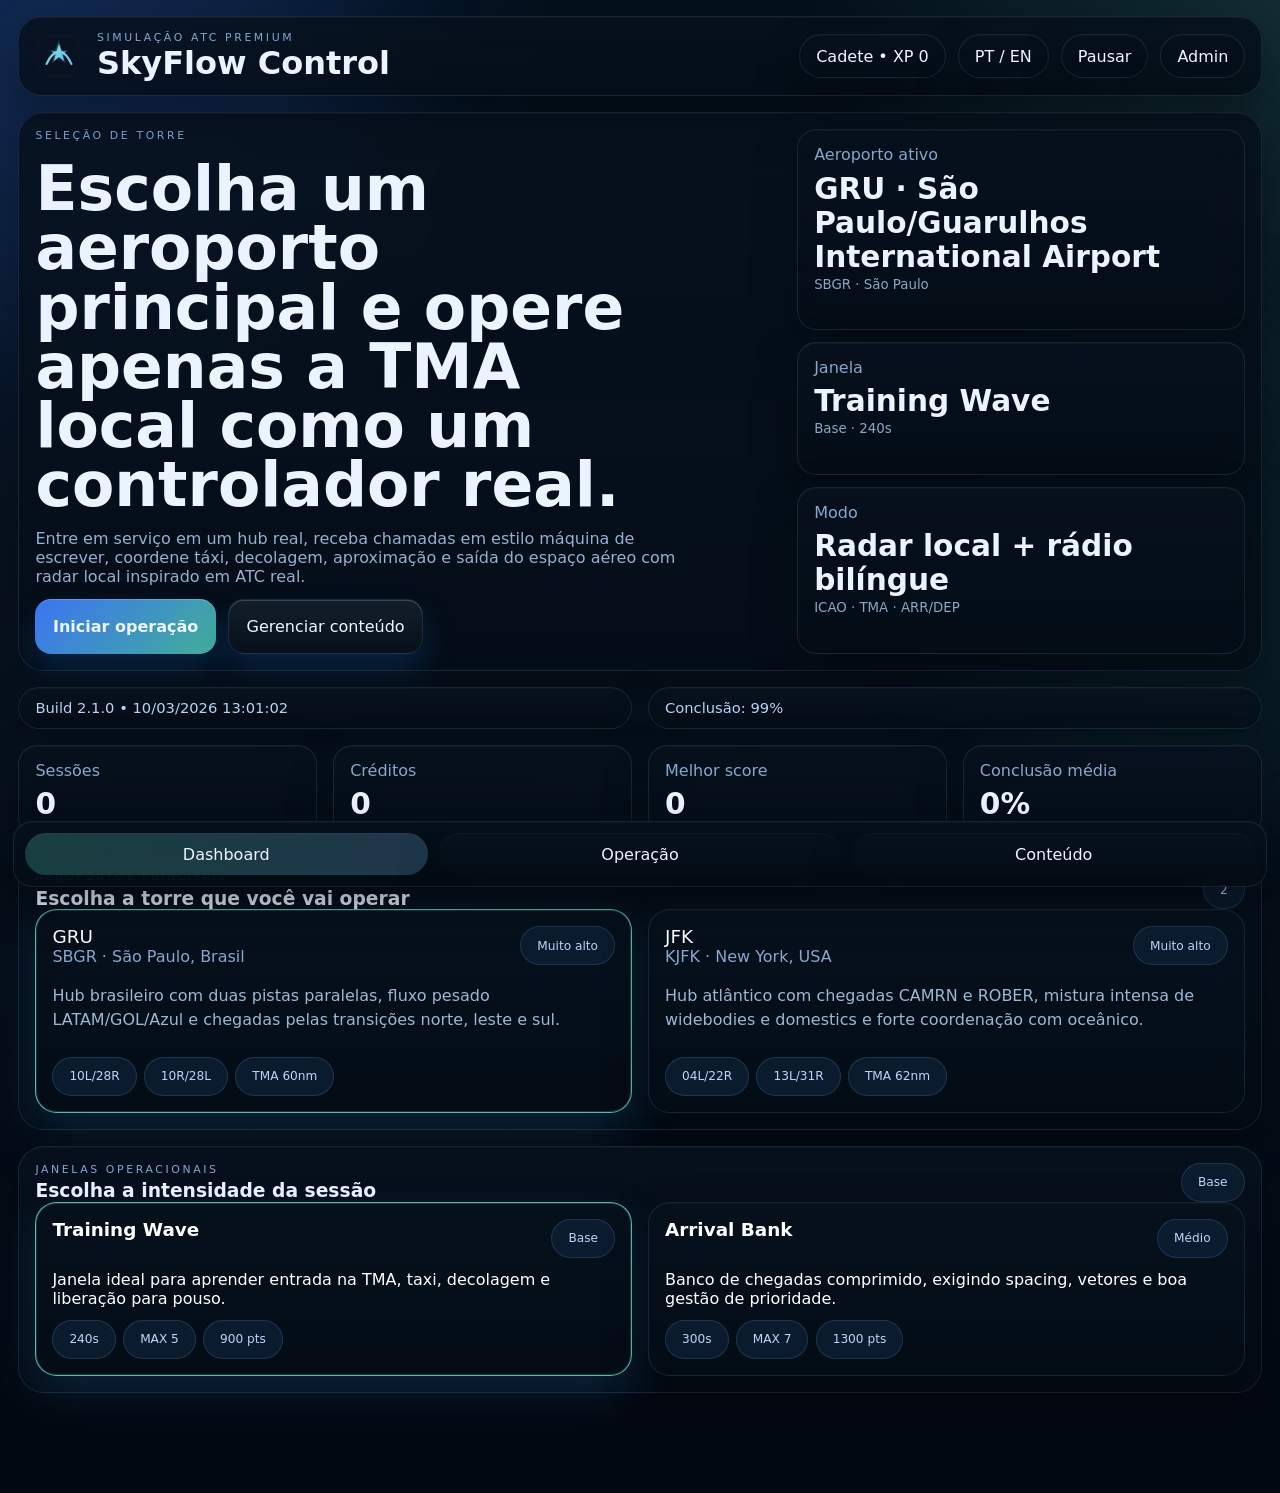
==== commit 5ab8f341: "Add files via upload" ====
--- a/index.html
+++ b/index.html
@@ -6,7 +6,7 @@
     <meta name="theme-color" content="#07111d" />
     <meta
       name="description"
-      content="SkyFlow Control — simulador mobile-first de controle de tráfego aéreo com radar ATC, aeroportos reais, carreira e DLCs modulares."
+      content="SkyFlow Control — simulador mobile-first de controle de tráfego aéreo com radar local, aeroportos reais, comunicação ATC e carreira bilíngue."
     />
     <title>SkyFlow Control</title>
     <link rel="icon" type="image/svg+xml" href="./assets/branding/favicon.svg" />
@@ -15,7 +15,7 @@
     <link rel="stylesheet" href="./css/styles.css" />
   </head>
   <body>
-    <div class="app-shell">
+    <div class="app-shell atc-app-shell">
       <div class="ambient ambient-a"></div>
       <div class="ambient ambient-b"></div>
 
@@ -23,45 +23,49 @@
         <div class="brand-block">
           <img class="brand-logo" src="./assets/branding/logo.svg" alt="SkyFlow Control" />
           <div>
-            <p class="eyebrow">Controle ATC premium</p>
+            <p class="eyebrow" data-i18n="premiumLabel">ATC premium simulation</p>
             <h1>SkyFlow Control</h1>
           </div>
         </div>
 
         <div class="topbar-actions">
-          <div class="rank-pill" id="rankPill"></div>
-          <button class="chrome-button" id="pauseButton" type="button" disabled>Pausar</button>
+          <div class="rank-pill" id="rankPill">Cadete</div>
+          <button class="chrome-button" id="languageToggle" type="button">PT / EN</button>
+          <button class="chrome-button" id="pauseButton" type="button" disabled data-i18n="pause">Pausar</button>
           <a class="chrome-button chrome-link" href="./admin.html">Admin</a>
         </div>
       </header>
 
       <main class="main-grid">
-        <section class="screen active" id="dashboardScreen" aria-labelledby="dashboardTitle">
-          <section class="hero-card glass-panel">
+        <section class="screen active" id="dashboardScreen">
+          <section class="hero-card glass-panel atc-hero-card">
             <div class="hero-copy">
-              <p class="eyebrow">Seleção de torre</p>
-              <h2 id="dashboardTitle">Opere uma torre por vez com radar local, rotas reais e progressão de carreira.</h2>
-              <p class="hero-text">
-                Escolha um aeroporto, carregue uma janela operacional e controle chegadas e saídas dentro da TMA com leitura clara, comandos rápidos e fluxo jogável.
+              <p class="eyebrow" data-i18n="towerSelectEyebrow">Seleção de torre</p>
+              <h2 data-i18n="heroTitle">Escolha um aeroporto principal e opere apenas a TMA local como um controlador real.</h2>
+              <p class="hero-text" data-i18n="heroText">
+                Entre em serviço em um hub real, receba chamadas em estilo máquina de escrever, coordene táxi, decolagem, aproximação e saída do espaço aéreo com radar local inspirado em ATC real.
               </p>
               <div class="hero-actions">
-                <button class="primary-button" id="startScenarioButton" type="button">Iniciar operação</button>
-                <button class="secondary-button" id="openContentButton" type="button">Gerenciar conteúdo</button>
+                <button class="primary-button" id="startScenarioButton" type="button" data-i18n="startOperation">Iniciar operação</button>
+                <button class="secondary-button" id="openContentButton" type="button" data-i18n="manageContent">Gerenciar conteúdo</button>
               </div>
             </div>
 
             <div class="hero-side hero-side-stack">
               <div class="hero-stat-card">
-                <span class="stat-label">Aeroporto ativo</span>
-                <strong id="heroAirport">Selecione uma torre</strong>
+                <span class="stat-label" data-i18n="activeAirport">Aeroporto ativo</span>
+                <strong id="heroAirport">GRU</strong>
+                <small class="small-label" id="heroAirportMeta">SBGR · São Paulo</small>
               </div>
               <div class="hero-stat-card">
-                <span class="stat-label">Cenário</span>
-                <strong id="heroScenario">Morning Push</strong>
+                <span class="stat-label" data-i18n="activeScenario">Janela</span>
+                <strong id="heroScenario">Training Wave</strong>
+                <small class="small-label" id="heroScenarioMeta">Base · 240s</small>
               </div>
               <div class="hero-stat-card">
-                <span class="stat-label">Pacotes ativos</span>
-                <strong id="heroActivePackages">—</strong>
+                <span class="stat-label" data-i18n="realismMode">Modo</span>
+                <strong data-i18n="realismValue">Radar local + rádio bilíngue</strong>
+                <small class="small-label">ICAO · TMA · ARR/DEP</small>
               </div>
             </div>
           </section>
@@ -71,15 +75,15 @@
             <div class="build-chip" id="completionChip">Conclusão: --</div>
           </section>
 
-          <section class="stats-grid" id="statsGrid" aria-label="Resumo de carreira"></section>
+          <section class="stats-grid" id="statsGrid"></section>
 
           <section class="section-block glass-panel">
             <div class="section-head">
               <div>
-                <p class="eyebrow">Aeroportos principais</p>
-                <h3>Selecione sua torre ATC</h3>
-              </div>
-              <span class="tiny-pill" id="airportCountTag">0 torres</span>
+                <p class="eyebrow" data-i18n="majorAirports">Aeroportos principais</p>
+                <h3 data-i18n="chooseTower">Escolha a torre que você vai operar</h3>
+              </div>
+              <span class="tiny-pill" id="airportCountTag">0</span>
             </div>
             <div class="airport-grid" id="airportGrid"></div>
           </section>
@@ -87,130 +91,121 @@
           <section class="section-block glass-panel">
             <div class="section-head">
               <div>
-                <p class="eyebrow">Janelas operacionais</p>
-                <h3>Escolha a intensidade da sessão</h3>
-              </div>
-              <span class="tiny-pill" id="selectedScenarioTag">Pronto</span>
+                <p class="eyebrow" data-i18n="operationWindows">Janelas operacionais</p>
+                <h3 data-i18n="chooseIntensity">Escolha a intensidade da sessão</h3>
+              </div>
+              <span class="tiny-pill" id="selectedScenarioTag">Base</span>
             </div>
             <div class="mission-grid" id="scenarioGrid"></div>
           </section>
         </section>
 
-        <section class="screen" id="gameScreen" aria-labelledby="gameTitle">
+        <section class="screen" id="gameScreen">
           <div class="game-hud glass-panel">
             <div>
-              <p class="eyebrow">Operação em andamento</p>
-              <h2 id="gameTitle">Radar local</h2>
+              <p class="eyebrow" data-i18n="liveOperation">Operação em andamento</p>
+              <h2 id="gameTitle">ATC Radar</h2>
             </div>
             <div class="hud-metrics">
-              <div class="metric-card"><span>Tempo</span><strong id="hudTime">00:00</strong></div>
-              <div class="metric-card"><span>Score</span><strong id="hudScore">0</strong></div>
-              <div class="metric-card"><span>Calma</span><strong id="hudCalm">100%</strong></div>
-              <div class="metric-card"><span>Pousos</span><strong id="hudLandings">0</strong></div>
+              <div class="metric-card"><span data-i18n="time">Tempo</span><strong id="hudTime">00:00</strong></div>
+              <div class="metric-card"><span data-i18n="score">Score</span><strong id="hudScore">0</strong></div>
+              <div class="metric-card"><span data-i18n="calm">Calma</span><strong id="hudCalm">100%</strong></div>
+              <div class="metric-card"><span data-i18n="landings">Pousos</span><strong id="hudLandings">0</strong></div>
+              <div class="metric-card"><span data-i18n="handoffs">Handoffs</span><strong id="hudHandoffs">0</strong></div>
             </div>
           </div>
 
-          <section class="radar-layout">
-            <div class="radar-stage glass-panel" id="worldStage" aria-label="Radar ATC local">
+          <section class="radar-layout atc-radar-layout">
+            <div class="radar-stage glass-panel atc-radar-stage" id="worldStage" aria-label="Radar ATC local">
+              <div class="sweep-beam"></div>
               <svg id="radarSvg" class="radar-svg" viewBox="0 0 1000 1000" preserveAspectRatio="xMidYMid meet"></svg>
               <div id="markerLayer" class="marker-layer"></div>
-              <div class="world-legend glass-strip">
-                <span><i class="legend-dot dot-green"></i> Estável</span>
-                <span><i class="legend-dot dot-gold"></i> Atenção</span>
-                <span><i class="legend-dot dot-red"></i> Conflito</span>
-              </div>
-            </div>
-
-            <aside class="glass-panel radar-sidepanel">
+              <div class="world-legend glass-strip compact-legend">
+                <span><i class="legend-dot dot-green"></i><span data-i18n="stable">Estável</span></span>
+                <span><i class="legend-dot dot-gold"></i><span data-i18n="attention">Atenção</span></span>
+                <span><i class="legend-dot dot-red"></i><span data-i18n="conflict">Conflito</span></span>
+              </div>
+            </div>
+
+            <aside class="glass-panel radar-sidepanel atc-sidepanel">
               <div class="section-head compact">
                 <div>
-                  <p class="eyebrow">Torre selecionada</p>
+                  <p class="eyebrow" data-i18n="selectedTower">Torre selecionada</p>
                   <h3 id="selectedAirportTitle">Aguardando seleção</h3>
                 </div>
                 <span class="tiny-pill" id="selectedAirportTag">TMA</span>
               </div>
               <div class="airport-brief" id="airportBrief"></div>
-              <div class="alert-stack" id="alertStack"></div>
+              <div class="radio-log-block">
+                <div class="section-head compact">
+                  <div>
+                    <p class="eyebrow" data-i18n="radioFeed">Rádio / CPDLC simplificado</p>
+                    <h3 data-i18n="liveComms">Mensagens ao vivo</h3>
+                  </div>
+                </div>
+                <div class="radio-log" id="radioLog"></div>
+              </div>
             </aside>
           </section>
 
-          <div class="ops-grid">
+          <div class="ops-grid atc-ops-grid">
             <aside class="glass-panel flight-strip-panel">
               <div class="section-head compact">
                 <div>
-                  <p class="eyebrow">Tráfego ativo</p>
-                  <h3>Flight strips</h3>
-                </div>
-                <span class="tiny-pill" id="liveFlightsCount">0 voos</span>
+                  <p class="eyebrow" data-i18n="activeTraffic">Tráfego ativo</p>
+                  <h3 data-i18n="flightStrips">Flight strips</h3>
+                </div>
+                <span class="tiny-pill" id="liveFlightsCount">0</span>
               </div>
               <div id="flightStripList" class="flight-strip-list"></div>
             </aside>
 
-            <section class="glass-panel command-dock">
+            <section class="glass-panel command-dock atc-command-dock">
               <div class="section-head compact">
                 <div>
-                  <p class="eyebrow">Controle direto</p>
-                  <h3 id="selectedFlightTitle">Selecione um voo</h3>
-                </div>
-                <span class="tiny-pill" id="selectedFlightTag">Aguardando</span>
+                  <p class="eyebrow" data-i18n="directControl">Controle direto</p>
+                  <h3 id="selectedFlightTitle" data-i18n="selectFlight">Selecione um voo</h3>
+                </div>
+                <span class="tiny-pill" id="selectedFlightTag">—</span>
               </div>
 
               <div class="selected-flight-card" id="selectedFlightCard">
-                <p>Toque em uma faixa ou contato radar para abrir comandos da aeronave.</p>
-              </div>
-
-              <div class="command-grid" id="commandGrid">
-                <button class="command-button" data-command="altitudeUp" type="button">ALT +</button>
-                <button class="command-button" data-command="altitudeDown" type="button">ALT −</button>
-                <button class="command-button" data-command="speedUp" type="button">SPD +</button>
-                <button class="command-button" data-command="speedDown" type="button">SPD −</button>
-                <button class="command-button" data-command="vectorLeft" type="button">HDG ◀</button>
-                <button class="command-button" data-command="vectorRight" type="button">HDG ▶</button>
-                <button class="command-button" data-command="hold" type="button">HOLD</button>
-                <button class="command-button" data-command="priority" type="button">CLR APP</button>
-              </div>
+                <p data-i18n="tapFlightHint">Toque em uma faixa ou contato radar para abrir comandos da aeronave.</p>
+              </div>
+
+              <div class="quick-command-grid" id="quickCommandGrid"></div>
+
+              <label class="command-input-wrap">
+                <span class="eyebrow" data-i18n="atcTypewriter">Comando ATC estilo máquina de escrever</span>
+                <div class="command-input-row">
+                  <input id="commandInput" type="text" placeholder="APP / LAND / TAXI / TAKEOFF / ALT 5000 / HDG 270" autocomplete="off" />
+                  <button class="primary-button compact-button" id="sendCommandButton" type="button" data-i18n="transmit">Transmitir</button>
+                </div>
+              </label>
             </section>
           </div>
         </section>
 
-        <section class="screen" id="contentScreen" aria-labelledby="contentTitle">
+        <section class="screen" id="contentScreen">
           <section class="section-block glass-panel">
             <div class="section-head">
               <div>
-                <p class="eyebrow">Expansões e módulos</p>
-                <h2 id="contentTitle">Catálogo de conteúdo</h2>
-              </div>
-              <span class="tiny-pill" id="contentStatusTag">Sincronizado</span>
-            </div>
-            <div id="packageGrid" class="package-grid"></div>
-          </section>
-
-          <section class="section-block glass-panel">
-            <div class="section-head">
-              <div>
-                <p class="eyebrow">Configuração local</p>
-                <h3>Preferências do operador</h3>
-              </div>
-            </div>
-            <div class="preferences-grid">
-              <label class="toggle-card">
-                <input id="sfxToggle" type="checkbox" checked />
-                <span>Áudio tático</span>
-              </label>
-              <label class="toggle-card">
-                <input id="motionToggle" type="checkbox" />
-                <span>Reduzir movimento</span>
-              </label>
-              <button class="secondary-button" id="resetProfileButton" type="button">Resetar carreira local</button>
+                <p class="eyebrow">Content</p>
+                <h2>DLC / Admin</h2>
+              </div>
+            </div>
+            <p class="hero-text">Use o painel Admin para ativar ou editar pacotes de conteúdo. A arquitetura continua pronta para expansão por aeroporto, região ou companhia.</p>
+            <div class="hero-actions">
+              <a class="primary-button chrome-link" href="./admin.html">Abrir Admin</a>
             </div>
           </section>
         </section>
       </main>
 
       <nav class="bottom-nav glass-panel">
-        <button class="nav-chip active" type="button" data-screen="dashboard">Dashboard</button>
-        <button class="nav-chip" type="button" data-screen="game">Operação</button>
-        <button class="nav-chip" type="button" data-screen="content">Conteúdo</button>
+        <button class="nav-chip active" type="button" data-screen="dashboard" data-i18n="dashboard">Dashboard</button>
+        <button class="nav-chip" type="button" data-screen="game" data-i18n="operation">Operação</button>
+        <button class="nav-chip" type="button" data-screen="content" data-i18n="content">Conteúdo</button>
       </nav>
 
       <div id="toastLayer" class="toast-layer" aria-live="polite" aria-atomic="true"></div>
--- a/css/styles.css
+++ b/css/styles.css
@@ -718,3 +718,279 @@
   .radar-layout { grid-template-columns: minmax(0, 1.2fr) minmax(19rem, 0.5fr); }
   .radar-stage { min-height: 42rem; }
 }
+
+.primary-button,
+.secondary-button,
+.compact-button {
+  border: 0;
+  color: #eef7ff;
+  padding: 0.95rem 1.1rem;
+  border-radius: 1rem;
+  background: linear-gradient(135deg, rgba(62, 122, 255, 0.95), rgba(83, 220, 189, 0.78));
+  box-shadow: 0 16px 30px rgba(23, 88, 177, 0.28), inset 0 1px 0 rgba(255,255,255,0.18);
+}
+
+.secondary-button {
+  background: linear-gradient(180deg, rgba(19,32,44,0.92), rgba(9,18,28,0.84));
+  border: 1px solid rgba(145, 188, 255, 0.13);
+}
+
+.atc-hero-card,
+.atc-command-dock,
+.atc-sidepanel {
+  gap: 1rem;
+}
+
+.airport-description {
+  margin: 0.35rem 0 0.8rem;
+  color: #9db7d4;
+  line-height: 1.5;
+}
+
+.atc-radar-layout {
+  display: grid;
+  gap: 1rem;
+}
+
+.atc-radar-stage {
+  position: relative;
+  min-height: 72vw;
+  overflow: hidden;
+  isolation: isolate;
+}
+
+.radar-svg,
+.marker-layer {
+  position: absolute;
+  inset: 0;
+  width: 100%;
+  height: 100%;
+}
+
+.marker-layer {
+  z-index: 3;
+}
+
+.sweep-beam {
+  position: absolute;
+  inset: 6%;
+  border-radius: 50%;
+  background: conic-gradient(from 0deg, rgba(91, 255, 185, 0.0) 0deg, rgba(91, 255, 185, 0.12) 26deg, rgba(91, 255, 185, 0.0) 54deg);
+  filter: blur(2px);
+  transform-origin: center;
+  animation: radarSweep 5.8s linear infinite;
+  z-index: 1;
+  pointer-events: none;
+}
+
+@keyframes radarSweep {
+  to { transform: rotate(360deg); }
+}
+
+.aircraft-marker {
+  position: absolute;
+  translate: -50% -50%;
+  display: grid;
+  align-items: center;
+  justify-items: center;
+  gap: 0.2rem;
+  border: 0;
+  background: transparent;
+  padding: 0;
+  z-index: 4;
+}
+
+.aircraft-model {
+  width: 2rem;
+  height: 2rem;
+  display: inline-grid;
+  place-items: center;
+  filter: drop-shadow(0 4px 8px rgba(0,0,0,0.35));
+}
+
+.aircraft-model svg {
+  width: 100%;
+  height: 100%;
+}
+
+.aircraft-tag {
+  min-width: 7.8rem;
+  background: rgba(5, 12, 19, 0.84);
+  border: 1px solid rgba(117, 229, 195, 0.2);
+  border-radius: 0.85rem;
+  padding: 0.35rem 0.5rem;
+  display: grid;
+  box-shadow: 0 8px 20px rgba(0,0,0,0.28);
+}
+
+.aircraft-tag strong,
+.aircraft-tag small {
+  text-align: left;
+}
+
+.aircraft-tag strong {
+  font-size: 0.72rem;
+}
+
+.aircraft-tag small {
+  font-size: 0.62rem;
+  color: #98afc9;
+}
+
+.aircraft-marker.stable .aircraft-tag { border-color: rgba(113, 232, 177, 0.28); }
+.aircraft-marker.warning .aircraft-tag { border-color: rgba(255, 202, 87, 0.42); }
+.aircraft-marker.conflict .aircraft-tag { border-color: rgba(255, 109, 109, 0.48); }
+.aircraft-marker.selected .aircraft-tag { box-shadow: 0 0 0 2px rgba(112, 192, 255, 0.36); }
+
+.radio-log-block {
+  display: grid;
+  gap: 0.65rem;
+}
+
+.radio-log {
+  display: grid;
+  gap: 0.55rem;
+  max-height: 22rem;
+  overflow: auto;
+  padding-right: 0.2rem;
+}
+
+.radio-line {
+  display: grid;
+  gap: 0.18rem;
+  padding: 0.75rem 0.85rem;
+  border-radius: 1rem;
+  border: 1px solid rgba(145, 188, 255, 0.11);
+  background: rgba(4, 11, 18, 0.82);
+  font-family: ui-monospace, SFMono-Regular, Menlo, Monaco, Consolas, monospace;
+  line-height: 1.45;
+}
+
+.radio-line small {
+  color: #87a7d8;
+  letter-spacing: 0.18em;
+}
+
+.radio-line.pilot { border-color: rgba(102, 220, 187, 0.22); }
+.radio-line.atc { border-color: rgba(102, 160, 255, 0.24); }
+.radio-line.system { border-color: rgba(255, 214, 88, 0.18); }
+
+.quick-command-grid {
+  display: grid;
+  grid-template-columns: repeat(2, minmax(0, 1fr));
+  gap: 0.7rem;
+}
+
+.command-input-wrap {
+  display: grid;
+  gap: 0.55rem;
+}
+
+.command-input-row {
+  display: grid;
+  grid-template-columns: 1fr auto;
+  gap: 0.65rem;
+}
+
+.command-input-row input {
+  width: 100%;
+  border: 1px solid rgba(145, 188, 255, 0.14);
+  background: rgba(6, 13, 21, 0.86);
+  color: #eef7ff;
+  padding: 1rem 1rem;
+  border-radius: 1rem;
+  outline: none;
+}
+
+.command-input-row input:focus {
+  border-color: rgba(117, 217, 255, 0.4);
+  box-shadow: 0 0 0 3px rgba(72, 136, 255, 0.12);
+}
+
+.flight-detail-grid {
+  display: grid;
+  grid-template-columns: repeat(2, minmax(0, 1fr));
+  gap: 0.7rem;
+}
+
+.flight-detail-grid span {
+  display: block;
+  color: #87a6c6;
+  font-size: 0.72rem;
+  margin-bottom: 0.15rem;
+}
+
+.flight-strip-row {
+  color: #9eb5ce;
+  font-size: 0.8rem;
+}
+
+.compact-legend {
+  position: absolute;
+  left: 1rem;
+  right: 1rem;
+  bottom: 1rem;
+  display: flex;
+  justify-content: space-between;
+  z-index: 4;
+}
+
+.legend-dot {
+  width: 0.72rem;
+  height: 0.72rem;
+  border-radius: 50%;
+  display: inline-block;
+  margin-right: 0.35rem;
+}
+
+.dot-green { background: #4df0a2; }
+.dot-gold { background: #f6c64b; }
+.dot-red { background: #ff7373; }
+
+.small-label {
+  color: #8aa7c8;
+}
+
+.toast {
+  background: rgba(9, 19, 31, 0.92);
+  color: #eef7ff;
+  padding: 0.8rem 0.95rem;
+  border-radius: 0.95rem;
+  border: 1px solid rgba(145, 188, 255, 0.14);
+  box-shadow: 0 18px 32px rgba(0,0,0,0.28);
+}
+
+.toast-layer {
+  position: fixed;
+  right: 1rem;
+  bottom: calc(6rem + env(safe-area-inset-bottom));
+  display: grid;
+  gap: 0.65rem;
+  z-index: 20;
+}
+
+@media (min-width: 900px) {
+  .atc-radar-layout {
+    grid-template-columns: minmax(0, 1.7fr) minmax(320px, 0.9fr);
+  }
+
+  .atc-radar-stage {
+    min-height: 46rem;
+  }
+
+  .atc-ops-grid {
+    display: grid;
+    grid-template-columns: minmax(320px, 0.9fr) minmax(0, 1.1fr);
+    gap: 1rem;
+  }
+
+  .hero-card {
+    grid-template-columns: minmax(0, 1.5fr) minmax(300px, 0.9fr);
+    align-items: stretch;
+  }
+
+  .airport-grid,
+  .mission-grid {
+    grid-template-columns: repeat(2, minmax(0, 1fr));
+  }
+}
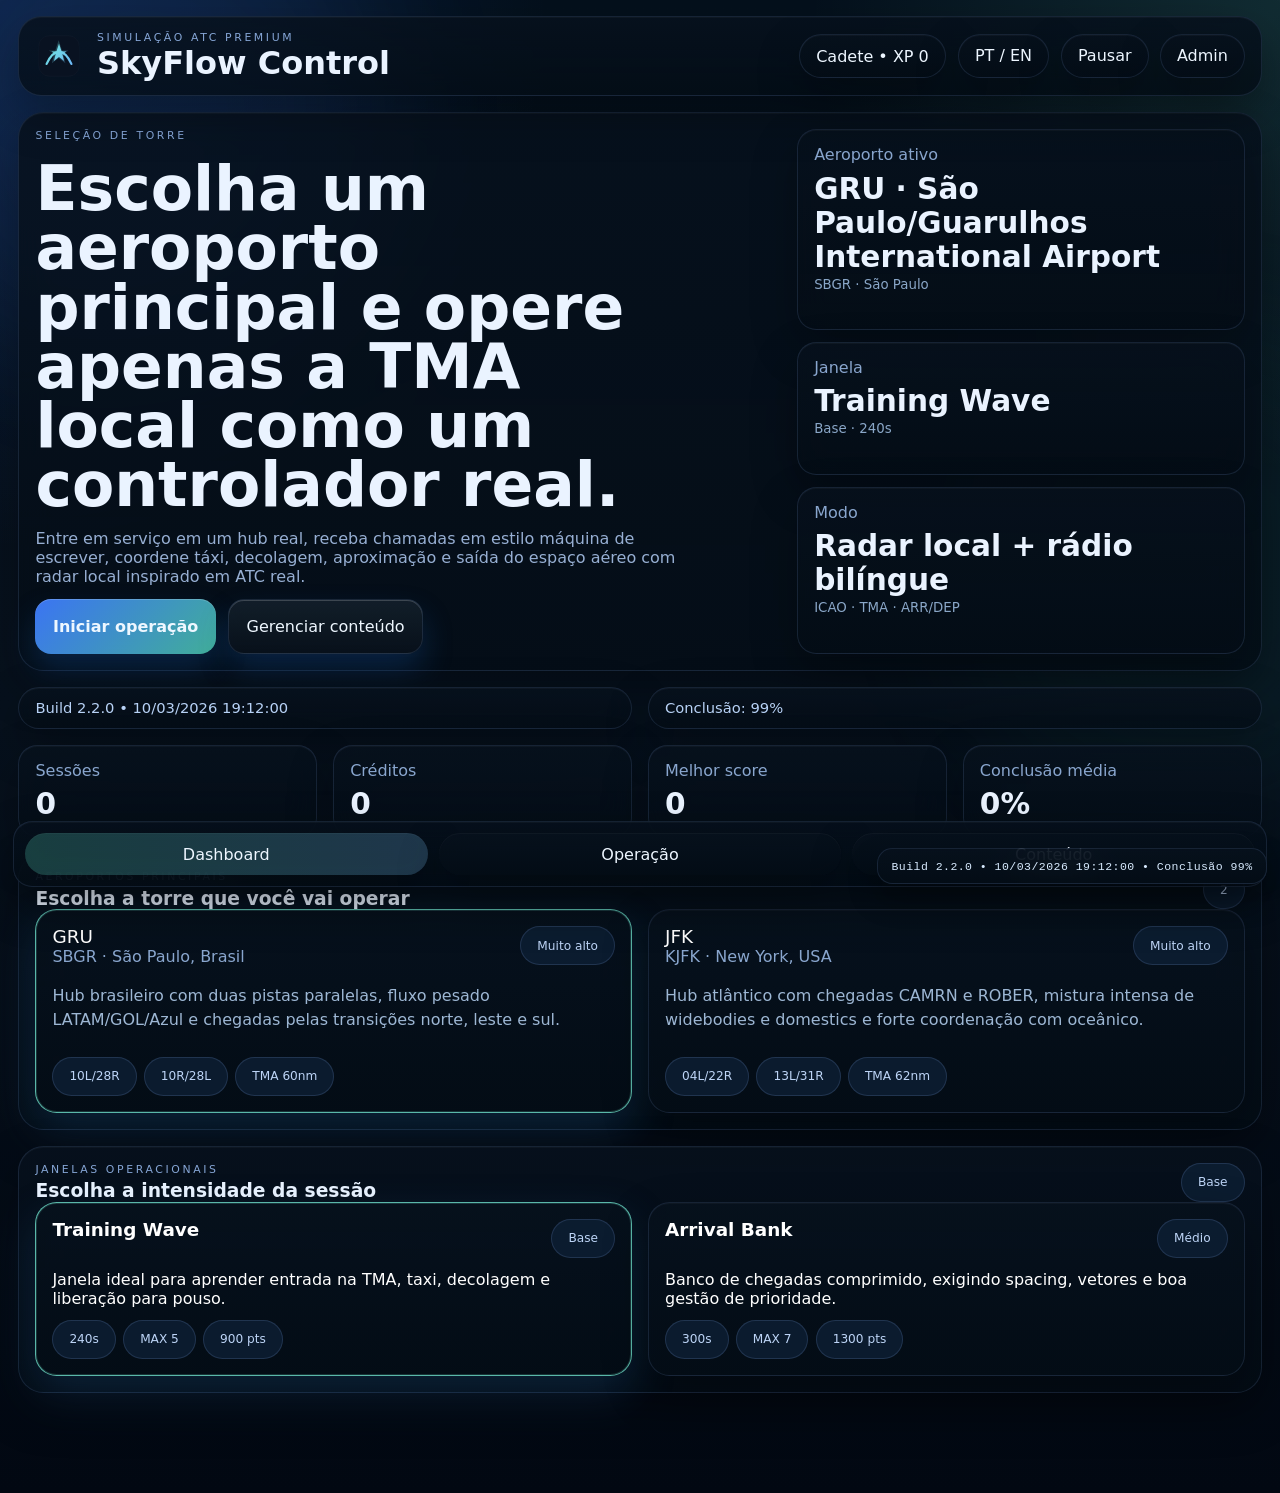
==== commit 02ec7aa2: "Add files via upload" ====
--- a/index.html
+++ b/index.html
@@ -36,6 +36,9 @@
         </div>
       </header>
 
+
+      <div class="build-hud glass-strip" id="buildHud" aria-live="polite">Build -- • -- • --</div>
+
       <main class="main-grid">
         <section class="screen active" id="dashboardScreen">
           <section class="hero-card glass-panel atc-hero-card">
--- a/css/styles.css
+++ b/css/styles.css
@@ -994,3 +994,71 @@
     grid-template-columns: repeat(2, minmax(0, 1fr));
   }
 }
+
+.aircraft-marker {
+  position: absolute;
+  transform: translate(-50%, -50%);
+  translate: none;
+  display: grid;
+  align-items: center;
+  justify-items: center;
+  gap: 0.24rem;
+  border: 0;
+  background: transparent;
+  padding: 0;
+  z-index: 4;
+}
+.aircraft-blip {
+  position: absolute;
+  width: 0.9rem;
+  height: 0.9rem;
+  border-radius: 999px;
+  background: radial-gradient(circle, rgba(255,255,255,0.96) 0%, rgba(125,241,207,0.98) 54%, rgba(125,241,207,0.10) 100%);
+  box-shadow: 0 0 14px rgba(125,241,207,0.75), 0 0 26px rgba(78,151,255,0.35);
+}
+.aircraft-model {
+  position: absolute;
+  width: 1.95rem;
+  height: 1.95rem;
+  left: 50%;
+  top: 50%;
+  display: inline-grid;
+  place-items: center;
+  pointer-events: none;
+}
+.aircraft-tag {
+  position: relative;
+  margin-top: 1.6rem;
+}
+.marker-layer { overflow: visible; }
+
+
+.build-hud {
+  position: fixed;
+  right: max(0.8rem, env(safe-area-inset-right));
+  bottom: calc(5.9rem + env(safe-area-inset-bottom));
+  z-index: 24;
+  padding: 0.65rem 0.85rem;
+  border-radius: 0.95rem;
+  font-family: ui-monospace, SFMono-Regular, Menlo, Monaco, Consolas, monospace;
+  font-size: 0.72rem;
+  color: #d8ebff;
+  letter-spacing: 0.04em;
+  box-shadow: 0 14px 30px rgba(0,0,0,0.28);
+}
+
+.svg-aircraft-marker text {
+  user-select: none;
+  pointer-events: none;
+}
+
+.svg-aircraft-marker.selected rect {
+  stroke: rgba(112, 192, 255, 0.95);
+  stroke-width: 1.8;
+}
+
+@media (min-width: 900px) {
+  .build-hud {
+    bottom: 1rem;
+  }
+}
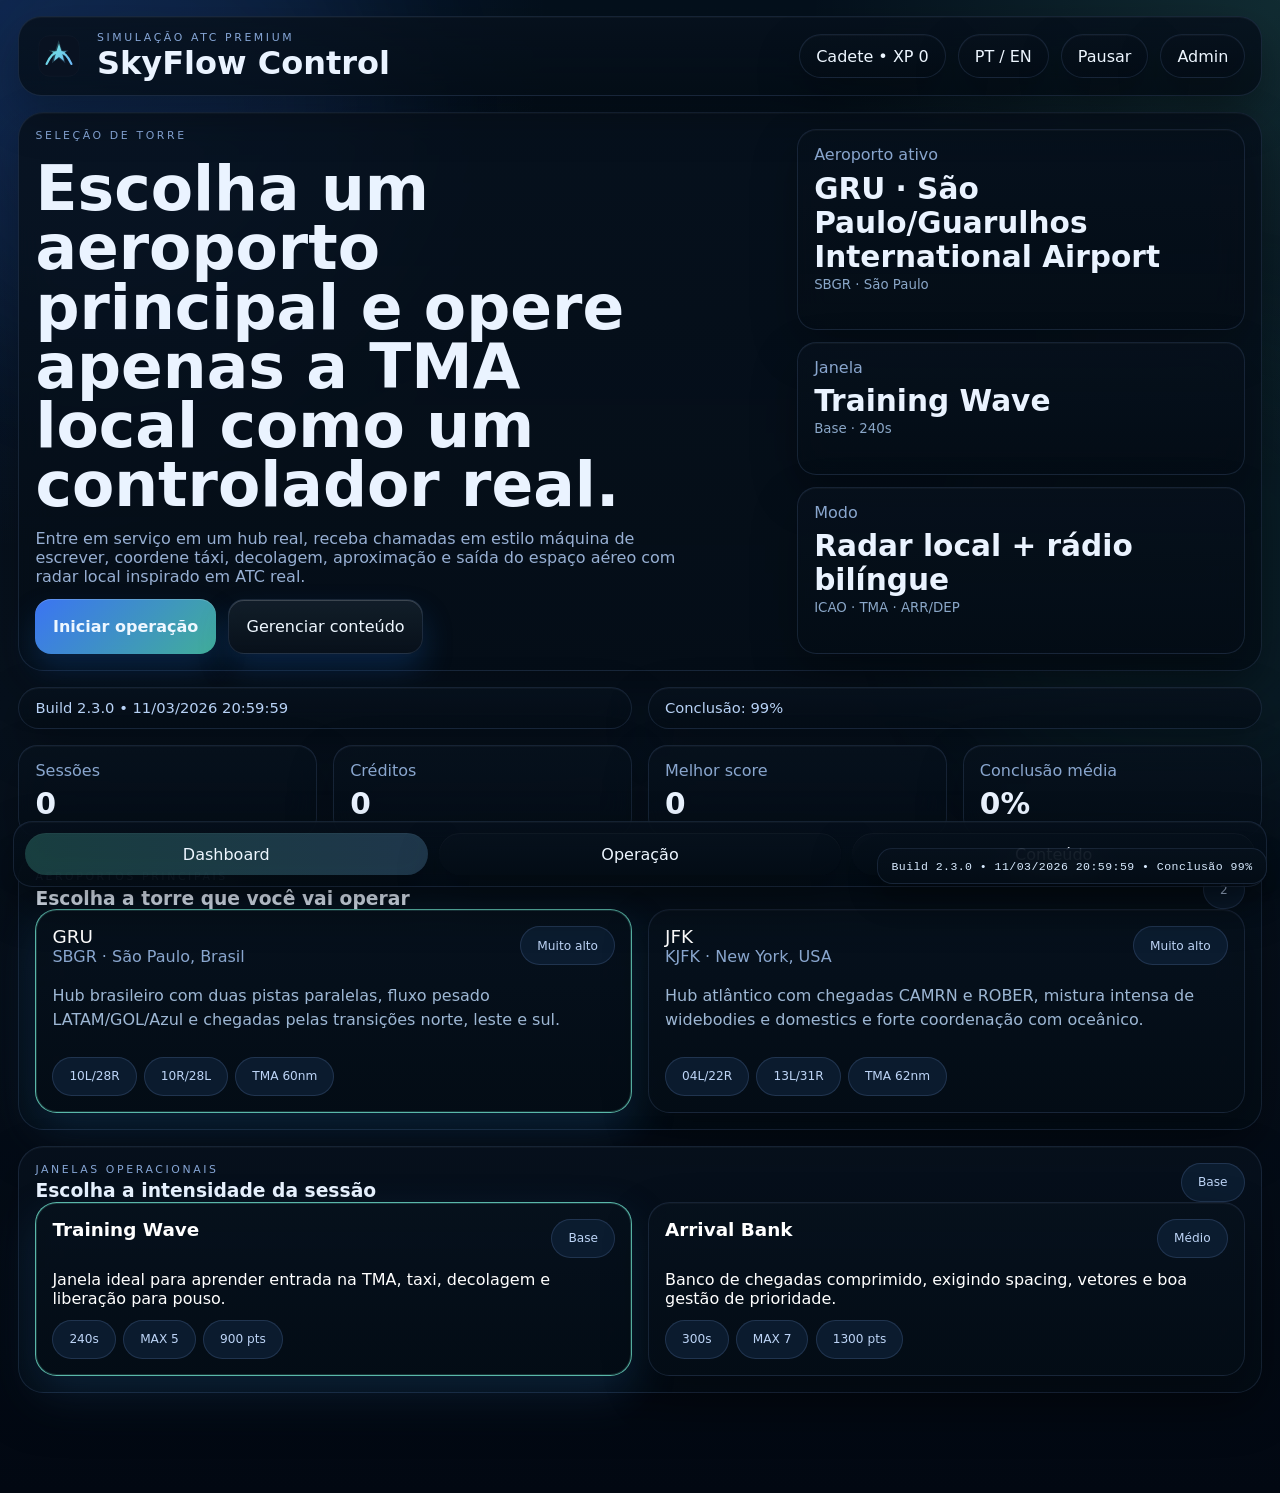
==== commit 1aed8e9a: "Add files via upload" ====
--- a/index.html
+++ b/index.html
@@ -178,13 +178,16 @@
 
               <div class="quick-command-grid" id="quickCommandGrid"></div>
 
-              <label class="command-input-wrap">
-                <span class="eyebrow" data-i18n="atcTypewriter">Comando ATC estilo máquina de escrever</span>
-                <div class="command-input-row">
-                  <input id="commandInput" type="text" placeholder="APP / LAND / TAXI / TAKEOFF / ALT 5000 / HDG 270" autocomplete="off" />
-                  <button class="primary-button compact-button" id="sendCommandButton" type="button" data-i18n="transmit">Transmitir</button>
-                </div>
-              </label>
+              <section class="command-pad-wrap">
+                <div class="section-head compact command-pad-head">
+                  <div>
+                    <p class="eyebrow" data-i18n="mobileAtcPad">Painel ATC mobile-first</p>
+                    <h3 data-i18n="tapCommands">Comandos por toque</h3>
+                  </div>
+                  <span class="tiny-pill" id="commandPadHint">ATC PAD</span>
+                </div>
+                <div class="command-groups" id="commandGroups"></div>
+              </section>
             </section>
           </div>
         </section>
--- a/css/styles.css
+++ b/css/styles.css
@@ -1062,3 +1062,36 @@
     bottom: 1rem;
   }
 }
+
+
+[hidden] { display:none !important; }
+.radar-stage { background: radial-gradient(circle at center, rgba(8,28,36,0.98) 0%, rgba(4,13,20,0.98) 58%, rgba(2,8,13,1) 100%); }
+.radar-stage::after { background: radial-gradient(circle at center, rgba(0,0,0,0.02) 42%, rgba(0,0,0,0.08) 74%, rgba(0,0,0,0.18) 100%); }
+.radar-svg { z-index: 1; opacity: 1; }
+.marker-layer { z-index: 5; pointer-events: none; }
+.marker-layer .aircraft-marker { pointer-events: auto; }
+.atc-radar-stage { min-height: min(84vw, 44rem); box-shadow: inset 0 0 0 1px rgba(127,255,212,0.08), 0 18px 50px rgba(0,0,0,0.35); }
+.sweep-beam { inset: 4%; opacity: 0.75; }
+.compact-legend { top: 1rem; bottom: auto; justify-content: flex-start; gap: 1rem; right: auto; }
+.radar-sidepanel { position: relative; z-index: 6; }
+.radio-log { max-height: 18rem; }
+.quick-command-grid { grid-template-columns: repeat(3, minmax(0,1fr)); }
+.command-button { min-height: 3.4rem; font-weight: 700; background: linear-gradient(180deg, rgba(14,29,42,0.96), rgba(8,18,28,0.92)); }
+.command-button.primary { background: linear-gradient(135deg, rgba(27,122,255,0.95), rgba(56,210,168,0.88)); }
+.command-button.alert { background: linear-gradient(135deg, rgba(194,131,15,0.92), rgba(125,66,11,0.92)); }
+.command-pad-wrap { display:grid; gap:0.9rem; }
+.command-pad-head { align-items:center; }
+.command-groups { display:grid; gap:0.85rem; }
+.command-group { display:grid; gap:0.65rem; }
+.command-group h4 { margin:0; font-size:0.82rem; color:#9ac1ee; letter-spacing:0.16em; text-transform:uppercase; }
+.command-grid-mobile { display:grid; grid-template-columns: repeat(3, minmax(0,1fr)); gap:0.65rem; }
+.command-button.dual { min-height: 4rem; }
+.command-button .mini { display:block; font-size:0.74rem; color:#cfe7ff; opacity:0.8; margin-top:0.14rem; }
+.build-hud { z-index: 50; }
+@media (max-width: 719px) {
+  .radar-layout { gap:0.85rem; }
+  .compact-legend { left:0.8rem; top:0.8rem; right:0.8rem; font-size:0.82rem; }
+  .radar-sidepanel { order:2; }
+  .flight-strip-panel { order:3; }
+  .command-dock { order:4; }
+}
